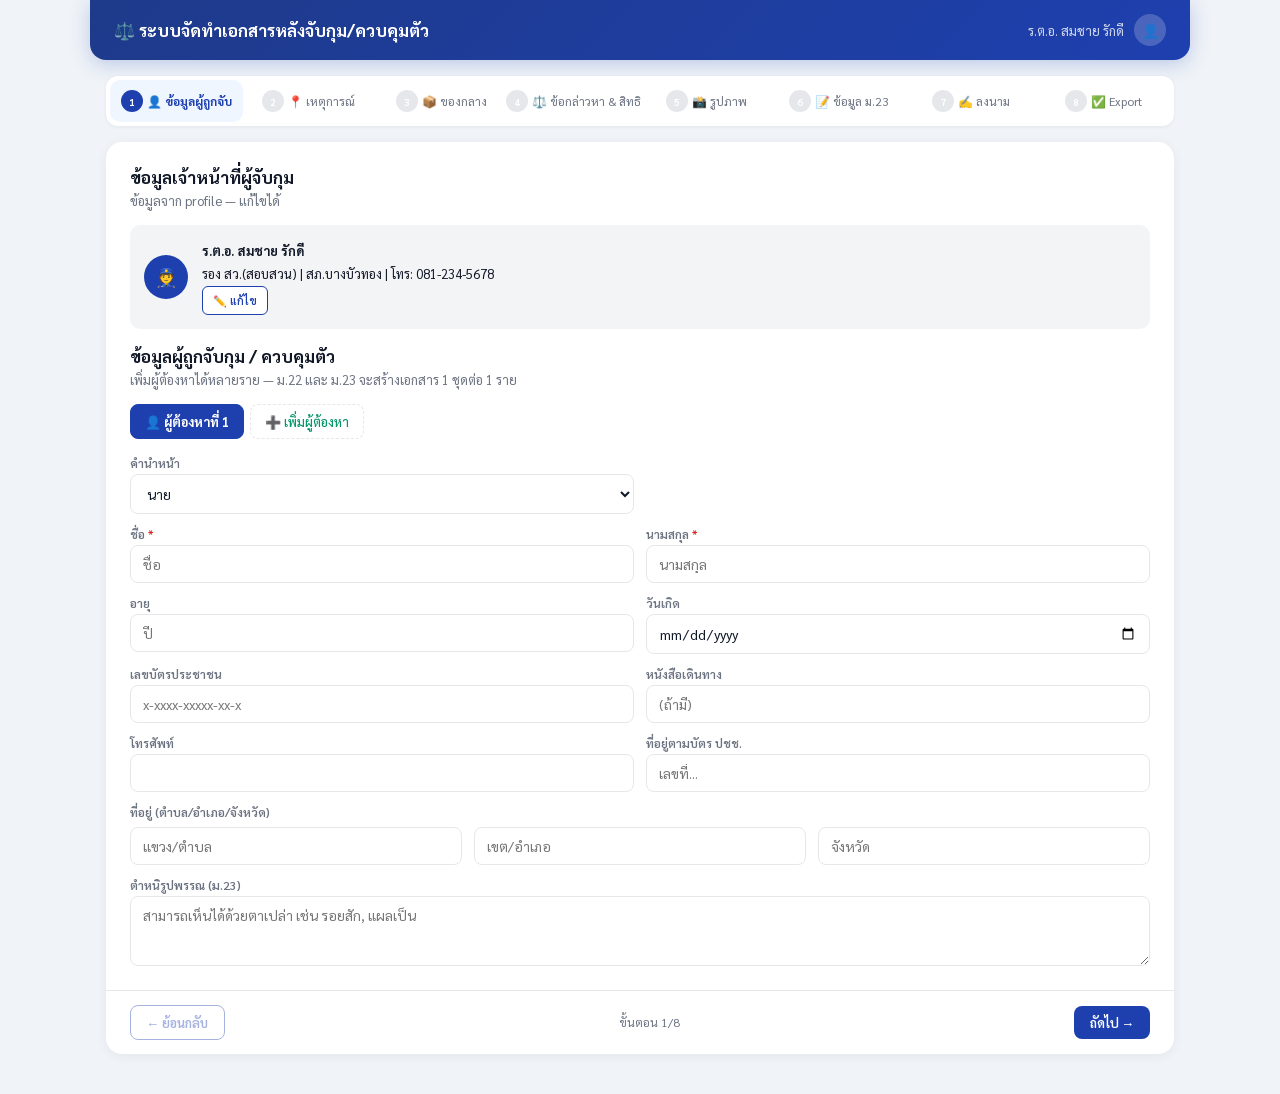
==== index.html @ 18e37b5a "Add files via upload" ====
<!DOCTYPE html>
<html lang="th">
<head>
<meta charset="UTF-8">
<meta name="viewport" content="width=device-width, initial-scale=1.0">
<title>ระบบจัดทำเอกสารหลังจับกุม/ควบคุมตัว v2</title>
<style>
@import url('https://fonts.googleapis.com/css2?family=Sarabun:wght@300;400;500;600;700;800&display=swap');
*{margin:0;padding:0;box-sizing:border-box}
:root{--pri:#1e40af;--pri2:#3b82f6;--pri-bg:#eff6ff;--acc:#059669;--acc-bg:#ecfdf5;--wrn:#d97706;--wrn-bg:#fffbeb;--dng:#dc2626;--dng-bg:#fef2f2;--g:#6b7280;--gl:#f3f4f6;--gb:#e5e7eb;--dk:#111827;--w:#fff}
body{font-family:'Sarabun',sans-serif;background:#f0f4f8;color:var(--dk);min-height:100vh}
.app{max-width:1100px;margin:0 auto;padding-bottom:40px}

/* Topbar */
.topbar{background:linear-gradient(135deg,#1e3a8a,#1e40af);padding:14px 24px;display:flex;justify-content:space-between;align-items:center;border-radius:0 0 16px 16px;box-shadow:0 4px 20px rgba(30,64,175,.25)}
.topbar h1{color:#fff;font-size:17px;font-weight:700}
.topbar .ui{display:flex;align-items:center;gap:10px;color:rgba(255,255,255,.8);font-size:13px}

/* Stepper */
.stepper{display:flex;background:var(--w);border-radius:12px;margin:16px;padding:4px;box-shadow:0 1px 4px rgba(0,0,0,.06);overflow-x:auto}
.sbtn{flex:1;padding:10px 4px;border:none;background:none;cursor:pointer;border-radius:10px;font-family:inherit;font-size:12px;color:var(--g);transition:.2s;display:flex;align-items:center;justify-content:center;gap:4px;white-space:nowrap;min-width:0}
.sbtn.active{background:var(--pri-bg);color:var(--pri);font-weight:700}
.sbtn.done{color:var(--acc)}
.sn{width:22px;height:22px;border-radius:50%;display:inline-flex;align-items:center;justify-content:center;font-size:10px;font-weight:700;background:var(--gb);color:var(--w);flex-shrink:0}
.sbtn.active .sn{background:var(--pri)}
.sbtn.done .sn{background:var(--acc)}

/* Content */
.ct{margin:0 16px;background:var(--w);border-radius:16px;box-shadow:0 2px 12px rgba(0,0,0,.06);overflow:hidden}
.ci{padding:24px}
.st{font-size:17px;font-weight:700;color:var(--dk);margin-bottom:4px}
.ss{font-size:13px;color:var(--g);margin-bottom:16px}

/* Form */
.fg{display:grid;gap:12px}
.fg.c2{grid-template-columns:1fr 1fr}
.fg.c3{grid-template-columns:1fr 1fr 1fr}
.fgroup{display:flex;flex-direction:column}
.fgroup.full{grid-column:1/-1}
.fl{font-size:12px;font-weight:600;color:var(--g);margin-bottom:3px}
.fl .req{color:var(--dng)}
input[type=text],input[type=date],input[type=time],input[type=tel],input[type=number],select,textarea{
  padding:9px 12px;border:1.5px solid var(--gb);border-radius:8px;font-family:inherit;font-size:14px;color:var(--dk);transition:.2s;background:var(--w);width:100%;outline:none}
input:focus,select:focus,textarea:focus{border-color:var(--pri);box-shadow:0 0 0 3px rgba(59,130,246,.1)}
textarea{resize:vertical;min-height:70px}

/* Buttons */
.btn{padding:8px 16px;border-radius:8px;font-family:inherit;font-size:13px;font-weight:600;border:none;cursor:pointer;transition:.15s;display:inline-flex;align-items:center;gap:5px}
.btn-p{background:var(--pri);color:var(--w)}.btn-p:hover{background:#1e3a8a}
.btn-o{background:var(--w);color:var(--pri);border:1.5px solid var(--pri)}.btn-o:hover{background:var(--pri-bg)}
.btn-a{background:var(--acc);color:var(--w)}.btn-a:hover{background:#047857}
.btn-d{background:var(--dng-bg);color:var(--dng);border:1px solid #fca5a5}.btn-d:hover{background:#fee2e2}
.btn-s{padding:6px 10px;font-size:11px;border-radius:6px}
.btn-l{padding:12px 32px;font-size:15px;border-radius:10px}

/* Bottom nav */
.bnav{padding:14px 24px;border-top:1px solid var(--gb);display:flex;justify-content:space-between;align-items:center}

/* Cards */
.card{border:1.5px solid var(--gb);border-radius:12px;padding:16px;background:var(--w);margin-bottom:12px}
.card-h{display:flex;justify-content:space-between;align-items:center;margin-bottom:10px}

/* Suspect tabs */
.suspect-tabs{display:flex;gap:6px;margin-bottom:16px;flex-wrap:wrap}
.suspect-tab{padding:8px 14px;border-radius:8px;border:1.5px solid var(--gb);background:var(--w);font-family:inherit;font-size:13px;cursor:pointer;transition:.15s;font-weight:500}
.suspect-tab.active{background:var(--pri);color:var(--w);border-color:var(--pri);font-weight:700}
.suspect-tab:hover:not(.active){background:var(--pri-bg)}
.suspect-tab.add{border-style:dashed;color:var(--acc)}

/* Info box */
.ib{padding:12px 16px;border-radius:10px;border-left:4px solid;font-size:13px;line-height:1.7;margin-bottom:14px}
.ib.bl{border-color:var(--pri);background:var(--pri-bg);color:var(--pri)}
.ib.gn{border-color:var(--acc);background:var(--acc-bg);color:var(--acc)}
.ib.yl{border-color:var(--wrn);background:var(--wrn-bg);color:#92400e}

/* Photo */
.pgrid{display:grid;grid-template-columns:1fr 1fr 1fr;gap:14px}
.pbox{border:2.5px dashed var(--gb);border-radius:12px;padding:20px 14px;text-align:center;min-height:180px;display:flex;flex-direction:column;align-items:center;justify-content:center;background:var(--gl);cursor:pointer;transition:.15s}
.pbox:hover{border-color:var(--pri2);background:var(--pri-bg)}
.pbox.has{border-style:solid;border-color:var(--acc);background:var(--w)}
.pbox img{max-width:100%;max-height:120px;border-radius:6px;object-fit:cover;margin-bottom:6px}

/* Rights list */
.rights-list{counter-reset:rights;padding-left:0;list-style:none}
.rights-list li{counter-increment:rights;padding:6px 8px;font-size:13px;line-height:1.6;border-bottom:1px solid var(--gl);display:flex;gap:8px}
.rights-list li::before{content:"(" counter(rights, thai) ")";font-weight:700;color:var(--pri);flex-shrink:0;min-width:24px}

/* Evidence list */
.ev-row{display:grid;grid-template-columns:30px 1fr 120px 60px 40px;gap:8px;align-items:center;margin-bottom:6px;font-size:13px}
.ev-row input{padding:7px 10px;font-size:13px}

/* Preview */
.preview{font-size:13px;line-height:1.8;padding:20px;border:1px solid var(--gb);border-radius:10px;background:var(--w);max-height:500px;overflow-y:auto}
.preview h3{text-align:center;margin-bottom:8px;font-size:15px}
.preview hr{border:none;border-top:1px solid var(--gb);margin:10px 0}
.preview .r{display:flex;gap:6px;margin-bottom:2px}
.preview .rl{color:var(--g);min-width:130px;flex-shrink:0}

/* Badge */
.badge{display:inline-block;padding:2px 10px;border-radius:12px;font-size:11px;font-weight:600}
.badge-g{background:var(--acc-bg);color:var(--acc)}

/* Preview grid */
.pvgrid{display:grid;grid-template-columns:1fr 1fr 1fr;gap:14px}
.pvcard{border:2px solid var(--gb);border-radius:12px;overflow:hidden}
.pvcard-h{padding:12px 14px;display:flex;justify-content:space-between;align-items:center}
.pvcard-b{padding:0 14px 14px}
.pvfield{font-size:12px;margin-bottom:4px;display:flex;gap:4px}
.pvfield .k{color:var(--g);min-width:70px}
.pvfield .v{color:var(--dk);font-weight:500}

/* Sig */
.sig-area{border:2px solid var(--gb);border-radius:12px;background:var(--gl);height:120px;display:flex;align-items:center;justify-content:center;cursor:crosshair;position:relative;overflow:hidden}
.sig-area canvas{position:absolute;top:0;left:0}

/* Export */
.export-sec{text-align:center;margin-top:20px;padding:20px;background:var(--acc-bg);border-radius:12px}

/* Profile */
.prof{display:flex;gap:14px;padding:14px;background:var(--gl);border-radius:10px;margin-bottom:14px;align-items:center}
.prof-av{width:44px;height:44px;border-radius:50%;background:var(--pri);color:var(--w);display:flex;align-items:center;justify-content:center;font-size:18px;flex-shrink:0}

/* Modal */
.modal-ov{position:fixed;top:0;left:0;right:0;bottom:0;background:rgba(0,0,0,.5);display:flex;align-items:center;justify-content:center;z-index:1000}
.modal{background:var(--w);border-radius:16px;padding:24px;max-width:700px;width:93%;max-height:88vh;overflow-y:auto;box-shadow:0 20px 60px rgba(0,0,0,.2)}

/* Responsive */
@media(max-width:768px){.fg.c2,.fg.c3,.pgrid,.pvgrid{grid-template-columns:1fr}.ev-row{grid-template-columns:24px 1fr 80px 50px 30px}}
</style>
</head>
<body>
<div class="app" id="app"></div>
<script>
// ========== STATE ==========
function newSuspect(n) {
  return {
    id: Date.now() + Math.random(),
    title: 'นาย', firstName: '', lastName: '', age: '', dob: '',
    idCard: '', passport: '', phone: '', address: '', addressId: '',
    subDistrict: '', district: '', province: '',
    appearance: '', photo: null, photoName: '',
    // per-suspect for arrest record
    statement: 'confess', // confess | deny
    statementDetail: '',
    // per-suspect for sec23
    s23_orderType: 'caught_in_act',
    s23_warrantNo: '', s23_courtName: '', s23_orderDetail: '', s23_otherDetail: '',
    s23_orderOfficerName: '', s23_orderOfficerPosition: '',
    s23_conditionBefore: '', s23_conditionAfter: '',
    s23_releaseDate: '', s23_releaseTime: '', s23_releasePlace: '',
    s23_receiverName: '', s23_receiverPhone: '',
    s23_forceReason: '', s23_additionalNotes: '',
  };
}

const S = {
  step: 0,
  activeSuspect: 0,
  showModal: null,
  modalSuspectIdx: 0,
  officer: { rank:'ร.ต.อ.', firstName:'สมชาย', lastName:'รักดี', position:'รอง สว.(สอบสวน)', unit:'สภ.บางบัวทอง', phone:'081-234-5678' },
  // Team - 3 sections, each can have multiple officers
  commanders: [{ rankName:'' }],    // ภายใต้การอำนวยการของ
  leaders: [{ rankName:'' }],        // นำโดย
  jointUnits: [{ unitName:'', officers:[{ rankName:'' }] }], // หน่วยงานร่วมจับกุม
  suspects: [newSuspect(1)],
  incident: {
    recordPlace: '', recordDate: '', recordTime: '',
    arrestDate: '', arrestTime: '',
    location: '', houseNo: '', road: '', subDistrict: '', district: '', province: '',
    narrative: '',
    accusation: '', // โดยกล่าวหาว่า
    charges: '', // ข้อหา
  },
  evidence: [{ name:'', qty:'', unit:'ชิ้น' }],
  evidenceLocation: '', // ตำแหน่งที่พบของกลาง
  // Shared
  detentionPlace: '', detentionDistrict: '', detentionProvince: '',
  // Photos
  scenePhoto: null, scenePhotoName: '',
  evidencePhoto: null, evidencePhotoName: '',
  // Anung (อนึ่ง) - standard text, editable
  anungText: 'ในการจับครั้งนี้ เจ้าหน้าที่ตำรวจทุกนาย ได้ปฏิบัติตามอำนาจหน้าที่ มิได้ทำหรือจัดให้ทำการใดๆ ซึ่งเป็นการให้คำมั่น สัญญา ขู่เข็ญ หลอกลวง ทรมาน ใช้กำลังบังคับ หรือทำให้ผู้ใดได้รับอันตรายแก่กายหรือจิตใจ แต่อย่างใด มิได้ทำให้ทรัพย์สินของผู้ใดเสียหาย สูญหาย เสื่อมค่าหรือไร้ค่า และมิได้เบียดบังเอาทรัพย์สินของผู้ใด ไปเป็นประโยชน์ส่วนตนหรือบุคคลอื่น หรือกระทำการโดยมีชอบประการใดๆ เจ้าหน้าที่ผู้จับได้จัดทำบันทึกการจับขึ้น แล้วได้มอบสำเนาบันทึกการจับให้ผู้ถูกจับไว้ จำนวน ๑ ฉบับแล้ว',
  signatures: {}, // key: 'officer', 'leader_0', 'joint_0_1', 'suspect_0', etc.
  sigActiveKey: 'officer', // which signature pad is active
  sigMode: 'electronic', // 'electronic' = เซ็นบนจอ, 'blank' = เว้นช่องว่างไว้ลงนามบนกระดาษ
};

const RIGHTS = [
  'มีสิทธิ์แจ้งหรือขอให้เจ้าพนักงานให้ญาติหรือผู้ซึ่งตนไว้วางใจทราบถึงการจับกุมและสถานที่ที่ถูกควบคุมในโอกาสแรกที่สามารถดำเนินการได้โดยสะดวก',
  'มีสิทธิ์ที่จะพบและปรึกษาทนายความ หรือผู้ซึ่งจะเป็นทนายความเป็นการเฉพาะตัว',
  'มีสิทธิ์ให้ทนายความหรือผู้ที่ตนไว้วางใจเข้าฟังการสอบปากคำตนได้ในชั้นสอบสวน',
  'มีสิทธิ์ได้รับการเยี่ยมหรือติดต่อกับญาติได้ตามสมควร',
  'มีสิทธิ์ได้รับการรักษาพยาบาลโดยเร็วเมื่อเกิดการเจ็บป่วย',
  'มีสิทธิ์ที่จะให้การหรือไม่ให้การก็ได้ และถ้อยคำของผู้ถูกจับนั้น อาจใช้เป็นพยานหลักฐานในการพิจารณาคดีได้',
];

const STEPS = [
  { l:'ข้อมูลผู้ถูกจับ', i:'👤' },
  { l:'เหตุการณ์', i:'📍' },
  { l:'ของกลาง', i:'📦' },
  { l:'ข้อกล่าวหา & สิทธิ', i:'⚖️' },
  { l:'รูปภาพ', i:'📸' },
  { l:'ข้อมูล ม.23', i:'📝' },
  { l:'ลงนาม', i:'✍️' },
  { l:'Export', i:'✅' },
];

// ========== RENDER ==========
function R() {
  document.getElementById('app').innerHTML = `
    ${rTopbar()}${rStepper()}
    <div class="ct"><div class="ci">${rStep()}</div>${rNav()}</div>
    ${S.showModal ? rModal() : ''}
  `;
  bindInputs();
  if (S.step === 6) initSig();
}

function rTopbar() {
  const o = S.officer;
  return `<div class="topbar"><h1>⚖️ ระบบจัดทำเอกสารหลังจับกุม/ควบคุมตัว</h1><div class="ui"><span>${o.rank} ${o.firstName} ${o.lastName}</span><div style="width:32px;height:32px;border-radius:50%;background:rgba(255,255,255,.2);display:flex;align-items:center;justify-content:center;font-size:14px">👤</div></div></div>`;
}

function rStepper() {
  return `<div class="stepper">${STEPS.map((s,i) => `<button class="sbtn ${i===S.step?'active':''} ${i<S.step?'done':''}" onclick="go(${i})"><span class="sn">${i<S.step?'✓':i+1}</span><span>${s.i} ${s.l}</span></button>`).join('')}</div>`;
}

function rNav() {
  return `<div class="bnav"><button class="btn btn-o" onclick="prev()" ${S.step===0?'disabled style="opacity:.4;pointer-events:none"':''}>← ย้อนกลับ</button><span style="font-size:12px;color:var(--g)">ขั้นตอน ${S.step+1}/${STEPS.length}</span><button class="btn btn-p" onclick="next()">${S.step===STEPS.length-1?'✅ เสร็จสิ้น':'ถัดไป →'}</button></div>`;
}

// ===== SUSPECT TABS =====
function rSuspectTabs() {
  return `<div class="suspect-tabs">${S.suspects.map((s,i) => `<button class="suspect-tab ${i===S.activeSuspect?'active':''}" onclick="S.activeSuspect=${i};R()">👤 ผู้ต้องหาที่ ${i+1}${s.firstName?' — '+s.firstName:''}</button>`).join('')}<button class="suspect-tab add" onclick="addSuspect()">➕ เพิ่มผู้ต้องหา</button></div>`;
}

// ========== STEP 0: SUSPECTS ==========
function rStep() {
  switch(S.step) {
    case 0: return rStep0();
    case 1: return rStep1();
    case 2: return rStep2();
    case 3: return rStep3();
    case 4: return rStep4();
    case 5: return rStep5();
    case 6: return rStep6();
    case 7: return rStep7();
  }
}

function rStep0() {
  const sus = S.suspects[S.activeSuspect];
  if (!sus) { S.activeSuspect = 0; return rStep0(); }
  return `
    <div class="st">ข้อมูลเจ้าหน้าที่ผู้จับกุม</div>
    <div class="ss">ข้อมูลจาก profile — แก้ไขได้</div>
    <div class="prof">
      <div class="prof-av">👮</div>
      <div style="flex:1;font-size:13px;line-height:1.8">
        <strong>${S.officer.rank} ${S.officer.firstName} ${S.officer.lastName}</strong><br>
        ${S.officer.position} | ${S.officer.unit} | โทร: ${S.officer.phone}
        <br><button class="btn btn-s btn-o" onclick="editOfficer()">✏️ แก้ไข</button>
      </div>
    </div>

    <div class="st" style="margin-top:16px">ข้อมูลผู้ถูกจับกุม / ควบคุมตัว</div>
    <div class="ss">เพิ่มผู้ต้องหาได้หลายราย — ม.22 และ ม.23 จะสร้างเอกสาร 1 ชุดต่อ 1 ราย</div>
    ${rSuspectTabs()}

    ${S.suspects.length > 1 ? `<div style="text-align:right;margin-bottom:8px"><button class="btn btn-s btn-d" onclick="removeSuspect(${S.activeSuspect})">🗑 ลบผู้ต้องหาที่ ${S.activeSuspect+1}</button></div>` : ''}

    <div class="fg c2">
      <div class="fgroup">
        <label class="fl">คำนำหน้า</label>
        <select data-f="suspects.${S.activeSuspect}.title" style="padding:9px 12px">
          ${['นาย','นาง','นางสาว','ด.ช.','ด.ญ.','อื่นๆ'].map(t => `<option ${sus.title===t?'selected':''}>${t}</option>`).join('')}
        </select>
      </div>
      <div></div>
      <div class="fgroup"><label class="fl">ชื่อ <span class="req">*</span></label><input type="text" data-f="suspects.${S.activeSuspect}.firstName" value="${esc(sus.firstName)}" placeholder="ชื่อ"></div>
      <div class="fgroup"><label class="fl">นามสกุล <span class="req">*</span></label><input type="text" data-f="suspects.${S.activeSuspect}.lastName" value="${esc(sus.lastName)}" placeholder="นามสกุล"></div>
      <div class="fgroup"><label class="fl">อายุ</label><input type="number" data-f="suspects.${S.activeSuspect}.age" value="${sus.age}" placeholder="ปี"></div>
      <div class="fgroup"><label class="fl">วันเกิด</label><input type="date" data-f="suspects.${S.activeSuspect}.dob" value="${sus.dob}"></div>
      <div class="fgroup"><label class="fl">เลขบัตรประชาชน</label><input type="text" data-f="suspects.${S.activeSuspect}.idCard" value="${esc(sus.idCard)}" placeholder="x-xxxx-xxxxx-xx-x"></div>
      <div class="fgroup"><label class="fl">หนังสือเดินทาง</label><input type="text" data-f="suspects.${S.activeSuspect}.passport" value="${esc(sus.passport)}" placeholder="(ถ้ามี)"></div>
      <div class="fgroup"><label class="fl">โทรศัพท์</label><input type="tel" data-f="suspects.${S.activeSuspect}.phone" value="${esc(sus.phone)}"></div>
      <div class="fgroup"><label class="fl">ที่อยู่ตามบัตร ปชช.</label><input type="text" data-f="suspects.${S.activeSuspect}.addressId" value="${esc(sus.addressId)}" placeholder="เลขที่..."></div>
      <div class="fgroup full"><label class="fl">ที่อยู่ (ตำบล/อำเภอ/จังหวัด)</label>
        <div class="fg c3" style="margin-top:4px">
          <input type="text" data-f="suspects.${S.activeSuspect}.subDistrict" value="${esc(sus.subDistrict)}" placeholder="แขวง/ตำบล">
          <input type="text" data-f="suspects.${S.activeSuspect}.district" value="${esc(sus.district)}" placeholder="เขต/อำเภอ">
          <input type="text" data-f="suspects.${S.activeSuspect}.province" value="${esc(sus.province)}" placeholder="จังหวัด">
        </div>
      </div>
      <div class="fgroup full"><label class="fl">ตำหนิรูปพรรณ (ม.23)</label><textarea data-f="suspects.${S.activeSuspect}.appearance" rows="2" placeholder="สามารถเห็นได้ด้วยตาเปล่า เช่น รอยสัก, แผลเป็น">${esc(sus.appearance)}</textarea></div>
    </div>
  `;
}

// ===== STEP 1: INCIDENT =====
function rStep1() {
  const inc = S.incident;
  const today = new Date().toISOString().split('T')[0];
  const now = new Date().toTimeString().slice(0,5);
  return `
    <div class="st">ข้อมูลเหตุการณ์</div>
    <div class="ss">วัน เวลา สถานที่จับกุม — ใช้ร่วมในทุกเอกสาร</div>
    <div class="fg c3">
      <div class="fgroup"><label class="fl">วัน/เดือน/ปี ที่บันทึก</label><input type="date" data-f="incident.recordDate" value="${inc.recordDate||today}"></div>
      <div class="fgroup"><label class="fl">เวลาบันทึก</label><input type="time" data-f="incident.recordTime" value="${inc.recordTime||now}"></div>
      <div class="fgroup"><label class="fl">สถานที่ทำการบันทึก</label><input type="text" data-f="incident.recordPlace" value="${esc(inc.recordPlace)}" placeholder="เช่น ที่ทำการ สภ.บางบัวทอง"></div>
    </div>
    <div class="fg c2" style="margin-top:10px">
      <div class="fgroup"><label class="fl">วัน/เดือน/ปี ที่จับกุม <span class="req">*</span></label><input type="date" data-f="incident.arrestDate" value="${inc.arrestDate||today}"></div>
      <div class="fgroup"><label class="fl">เวลาจับกุม <span class="req">*</span></label><input type="time" data-f="incident.arrestTime" value="${inc.arrestTime||now}"></div>
    </div>

    <div class="st" style="margin-top:16px">สถานที่ที่จับกุม</div>
    <div class="fg c2" style="margin-top:6px">
      <div class="fgroup full"><label class="fl">สถานที่จับกุม <span class="req">*</span></label><input type="text" data-f="incident.location" value="${esc(inc.location)}" placeholder="บ้านเลขที่ / สถานที่"></div>
      <div class="fgroup"><label class="fl">ถนน</label><input type="text" data-f="incident.road" value="${esc(inc.road)}" placeholder="ถนน"></div>
      <div class="fgroup"><label class="fl">แขวง/ตำบล</label><input type="text" data-f="incident.subDistrict" value="${esc(inc.subDistrict)}"></div>
      <div class="fgroup"><label class="fl">เขต/อำเภอ</label><input type="text" data-f="incident.district" value="${esc(inc.district)}"></div>
      <div class="fgroup"><label class="fl">จังหวัด</label><input type="text" data-f="incident.province" value="${esc(inc.province)}"></div>
    </div>

    <div class="st" style="margin-top:16px">เจ้าหน้าที่ชุดจับกุม</div>
    <div class="ss">แบ่ง 3 ส่วน — เพิ่มรายชื่อได้หลายนายในแต่ละส่วน</div>

    <!-- 1. ภายใต้การอำนวยการของ -->
    <div class="card" style="border-left:4px solid var(--pri)">
      <div class="card-h">
        <strong style="color:var(--pri);font-size:14px">① ภายใต้การอำนวยการของ</strong>
        <button class="btn btn-s btn-o" onclick="S.commanders.push({rankName:''});R()">➕ เพิ่ม</button>
      </div>
      ${S.commanders.map((c,i) => `
        <div style="display:flex;gap:8px;align-items:center;margin-bottom:6px">
          <span style="font-size:12px;color:var(--g);min-width:20px">${i+1}.</span>
          <input type="text" data-f="commanders.${i}.rankName" value="${esc(c.rankName)}" placeholder="ยศ ชื่อ นามสกุล ตำแหน่ง" style="flex:1">
          ${S.commanders.length>1?`<button class="btn btn-s btn-d" onclick="S.commanders.splice(${i},1);R()">✕</button>`:''}
        </div>
      `).join('')}
    </div>

    <!-- 2. นำโดย -->
    <div class="card" style="border-left:4px solid var(--acc)">
      <div class="card-h">
        <strong style="color:var(--acc);font-size:14px">② นำโดย</strong>
        <button class="btn btn-s btn-o" onclick="S.leaders.push({rankName:''});R()">➕ เพิ่ม</button>
      </div>
      ${S.leaders.map((l,i) => `
        <div style="display:flex;gap:8px;align-items:center;margin-bottom:6px">
          <span style="font-size:12px;color:var(--g);min-width:20px">${i+1}.</span>
          <input type="text" data-f="leaders.${i}.rankName" value="${esc(l.rankName)}" placeholder="ยศ ชื่อ นามสกุล" style="flex:1">
          ${S.leaders.length>1?`<button class="btn btn-s btn-d" onclick="S.leaders.splice(${i},1);R()">✕</button>`:''}
        </div>
      `).join('')}
    </div>

    <!-- 3. หน่วยงานร่วมจับกุม -->
    <div class="card" style="border-left:4px solid var(--wrn)">
      <div class="card-h">
        <strong style="color:#92400e;font-size:14px">③ หน่วยงานร่วมจับกุม</strong>
        <button class="btn btn-s btn-o" onclick="S.jointUnits.push({unitName:'',officers:[{rankName:''}]});R()">➕ เพิ่มหน่วยงาน</button>
      </div>
      ${S.jointUnits.map((u,ui) => `
        <div style="border:1.5px solid var(--gb);border-radius:10px;padding:12px;margin-bottom:10px;background:var(--gl)">
          <div style="display:flex;gap:8px;align-items:center;margin-bottom:8px">
            <span style="font-size:14px">🏢</span>
            <input type="text" data-f="jointUnits.${ui}.unitName" value="${esc(u.unitName)}" placeholder="ชื่อหน่วยงาน เช่น ชุด สส.สภ.เมืองนนท์, กก.สส.บช.ภ.1" style="flex:1;font-weight:600">
            ${S.jointUnits.length>1?`<button class="btn btn-s btn-d" onclick="S.jointUnits.splice(${ui},1);R()">🗑 ลบหน่วย</button>`:''}
          </div>
          <div style="padding-left:24px">
            <div style="font-size:11px;color:var(--g);font-weight:600;margin-bottom:4px">รายชื่อเจ้าหน้าที่ในหน่วยงาน:</div>
            ${u.officers.map((of,oi) => `
              <div style="display:flex;gap:6px;align-items:center;margin-bottom:4px">
                <span style="font-size:11px;color:var(--g);min-width:18px">${oi+1}.</span>
                <input type="text" data-f="jointUnits.${ui}.officers.${oi}.rankName" value="${esc(of.rankName)}" placeholder="ยศ ชื่อ นามสกุล" style="flex:1;font-size:13px;padding:7px 10px">
                ${u.officers.length>1?`<button class="btn btn-s btn-d" onclick="S.jointUnits[${ui}].officers.splice(${oi},1);R()" style="padding:4px 8px">✕</button>`:''}
              </div>
            `).join('')}
            <button class="btn btn-s btn-o" onclick="S.jointUnits[${ui}].officers.push({rankName:''});R()" style="margin-top:4px;font-size:11px">➕ เพิ่มเจ้าหน้าที่</button>
          </div>
        </div>
      `).join('')}
    </div>

    <div class="st" style="margin-top:16px">สถานที่ควบคุมตัว</div>
    <div class="fg c3" style="margin-top:6px">
      <div class="fgroup"><label class="fl">สถานที่ (สน./สภ./กก.)</label><input type="text" data-f="detentionPlace" value="${esc(S.detentionPlace)}" placeholder="สภ.บางบัวทอง"></div>
      <div class="fgroup"><label class="fl">อำเภอ/เขต</label><input type="text" data-f="detentionDistrict" value="${esc(S.detentionDistrict)}"></div>
      <div class="fgroup"><label class="fl">จังหวัด</label><input type="text" data-f="detentionProvince" value="${esc(S.detentionProvince)}"></div>
    </div>
  `;
}

// ===== STEP 2: EVIDENCE =====
function rStep2() {
  return `
    <div class="st">ของกลาง</div>
    <div class="ss">รายการสิ่งของที่ตรวจยึดได้</div>
    <div class="ev-row" style="font-weight:600;font-size:12px;color:var(--g)">
      <span>#</span><span>รายการ</span><span>จำนวน</span><span>หน่วย</span><span></span>
    </div>
    ${S.evidence.map((e,i) => `
      <div class="ev-row">
        <span style="font-weight:600;color:var(--g)">${i+1}.</span>
        <input type="text" data-f="evidence.${i}.name" value="${esc(e.name)}" placeholder="รายละเอียดของกลาง">
        <input type="text" data-f="evidence.${i}.qty" value="${esc(e.qty)}" placeholder="จำนวน">
        <input type="text" data-f="evidence.${i}.unit" value="${esc(e.unit)}" placeholder="หน่วย">
        <button class="btn btn-s btn-d" onclick="removeEvidence(${i})" ${S.evidence.length<=1?'disabled style="opacity:.3"':''}>✕</button>
      </div>
    `).join('')}
    <button class="btn btn-s btn-o" onclick="addEvidence()" style="margin-top:8px">➕ เพิ่มรายการ</button>

    <div class="fgroup" style="margin-top:14px">
      <label class="fl">ตำแหน่งที่พบของกลาง</label>
      <input type="text" data-f="evidenceLocation" value="${esc(S.evidenceLocation)}" placeholder="เช่น พบอยู่ในกระเป๋ากางเกงด้านขวาของผู้ต้องหา">
    </div>

    <div class="fgroup" style="margin-top:10px">
      <label class="fl">รวม</label>
      <div style="font-size:14px;font-weight:600;color:var(--dk)">${S.evidence.filter(e=>e.name).length} รายการ จำนวน ${S.evidence.reduce((a,e)=>a+(parseInt(e.qty)||0),0)} ชิ้น</div>
    </div>
  `;
}

// ===== STEP 3: CHARGES & RIGHTS =====
function rStep3() {
  const inc = S.incident;
  return `
    <div class="st">ข้อกล่าวหา</div>
    <div class="ss">ส่วน "โดยกล่าวหาว่า..." และพฤติการณ์</div>

    <div class="fgroup">
      <label class="fl">โดยกล่าวหาว่า <span class="req">*</span></label>
      <textarea data-f="incident.accusation" rows="3" placeholder='เช่น "มียาเสพติดให้โทษประเภท ๑ (เมทแอมเฟตามีน) ไว้ในครอบครองเพื่อจำหน่าย"'>${esc(inc.accusation)}</textarea>
    </div>
    <div class="fgroup" style="margin-top:10px">
      <label class="fl">พฤติการณ์กล่าวคือ <span class="req">*</span></label>
      <textarea data-f="incident.narrative" rows="5" placeholder="ก่อนเกิดเหตุ เจ้าหน้าที่ตำรวจ สังกัด...ได้รับคำสั่งจากผู้บังคับบัญชาให้ทำการสืบสวนจับกุม... เจ้าหน้าที่ตำรวจได้ทำการสืบสวน ต่อมาตามวันเวลาที่เกิดเหตุ...">${esc(inc.narrative)}</textarea>
    </div>

    <div class="st" style="margin-top:20px">📜 การแจ้งสิทธิของผู้ถูกจับ</div>
    <div class="ib bl">ข้อความมาตรฐานตาม ป.วิอาญา มาตรา ๗/๑ — ระบบจะใส่ให้อัตโนมัติในทุกเอกสาร</div>
    <div class="card">
      <div style="font-size:13px;line-height:1.7;margin-bottom:8px">
        และได้แจ้งสิทธิ์ของผู้ต้องหา ตาม ป.วิอาญา มาตรา ๗/๑ ให้ผู้ต้องทราบ ณ สถานที่ตรวจค้น/จับกุม ดังนี้
      </div>
      <ol class="rights-list">
        ${RIGHTS.map(r => `<li><span>${r}</span></li>`).join('')}
      </ol>
    </div>

    <div class="st" style="margin-top:20px">การให้การของผู้ต้องหา (แต่ละราย)</div>
    <div class="ss">ม.22 + ม.23 สร้างเอกสารแยกรายบุคคล</div>
    ${rSuspectTabs()}
    ${(() => {
      const sus = S.suspects[S.activeSuspect];
      if (!sus) return '';
      const fn = sus.firstName||'ผู้ต้องหาที่ '+(S.activeSuspect+1);
      return `
        <div class="card" style="border-left:4px solid var(--pri)">
          <div style="font-weight:700;margin-bottom:8px;color:var(--dk)">👤 ${sus.title}${fn} ${sus.lastName}</div>
          <div style="font-size:13px;line-height:1.7;margin-bottom:10px;color:var(--g)">
            ขณะจับกุม ${sus.title} ${fn} ${sus.lastName} ผู้ถูกจับ ได้รับทราบข้อกล่าวหา และสิทธิ์ของผู้ถูกจับโดยเข้าใจดีตลอดแล้ว และให้การว่า...
          </div>
          <div style="display:flex;gap:12px;margin-bottom:10px">
            <label style="display:flex;align-items:center;gap:6px;cursor:pointer;padding:8px 14px;border-radius:8px;border:2px solid ${sus.statement==='confess'?'var(--acc)':'var(--gb)'};background:${sus.statement==='confess'?'var(--acc-bg)':'var(--w)'}">
              <input type="radio" name="stmt_${S.activeSuspect}" value="confess" ${sus.statement==='confess'?'checked':''} onchange="updS('suspects.${S.activeSuspect}.statement','confess');R()">
              <span style="font-weight:600;color:${sus.statement==='confess'?'var(--acc)':'var(--g)'}">✅ รับสารภาพ</span>
            </label>
            <label style="display:flex;align-items:center;gap:6px;cursor:pointer;padding:8px 14px;border-radius:8px;border:2px solid ${sus.statement==='deny'?'var(--dng)':'var(--gb)'};background:${sus.statement==='deny'?'var(--dng-bg)':'var(--w)'}">
              <input type="radio" name="stmt_${S.activeSuspect}" value="deny" ${sus.statement==='deny'?'checked':''} onchange="updS('suspects.${S.activeSuspect}.statement','deny');R()">
              <span style="font-weight:600;color:${sus.statement==='deny'?'var(--dng)':'var(--g)'}">❌ ปฏิเสธ</span>
            </label>
          </div>
          <div class="fgroup">
            <label class="fl">รายละเอียดคำให้การ (ถ้ามี)</label>
            <textarea data-f="suspects.${S.activeSuspect}.statementDetail" rows="2" placeholder="รายละเอียดเพิ่มเติม เช่น ปฏิเสธว่าไม่ได้เป็นเจ้าของ...">${esc(sus.statementDetail)}</textarea>
          </div>
        </div>
      `;
    })()}

    <div class="st" style="margin-top:20px">อนึ่ง ในการจับครั้งนี้...</div>
    <div class="ib yl">⚠️ ข้อความมาตรฐาน — แก้ไขได้หากจำเป็น</div>
    <div class="fgroup">
      <label class="fl">ข้อความท่อนท้าย "อนึ่ง"</label>
      <textarea data-f="anungText" rows="5" style="font-size:13px">${esc(S.anungText)}</textarea>
    </div>
  `;
}

// ===== STEP 4: PHOTOS =====
function rStep4() {
  return `
    <div class="st">อัปโหลด / ถ่ายรูปภาพ</div>
    <div class="ss">ภาพถ่ายผู้ต้องหาแต่ละราย + สถานที่ + ของกลาง</div>
    <div class="ib yl">⚠️ ม.23: ภาพถ่ายต้องเห็นเนื้อตัวร่างกายตามสภาพภายนอก โดยไม่ต้องถอดเสื้อผ้า</div>

    <div class="st" style="font-size:15px">ภาพถ่ายผู้ต้องหา (รายบุคคล)</div>
    <div class="pgrid" style="margin-bottom:20px">
      ${S.suspects.map((sus,i) => `
        <div class="pbox ${sus.photo?'has':''}" onclick="document.getElementById('pf-${i}').click()">
          ${sus.photo
            ? `<img src="${sus.photo}"><div style="font-size:12px;color:var(--acc);font-weight:600">✅ ${sus.title}${sus.firstName||'ผู้ต้องหา '+(i+1)}</div><button class="btn btn-s btn-d" onclick="event.stopPropagation();S.suspects[${i}].photo=null;R()">🗑</button>`
            : `<div style="font-size:36px">📸</div><div style="font-weight:600;font-size:13px">👤 ผู้ต้องหาที่ ${i+1}</div><div style="font-size:11px;color:var(--g)">${sus.title}${sus.firstName||'(ยังไม่ระบุชื่อ)'} ${sus.lastName}</div>
               <div style="display:flex;gap:6px;margin-top:8px">
                 <button class="btn btn-s btn-p" onclick="event.stopPropagation();capCam('pf-${i}')">📷 ถ่าย</button>
                 <button class="btn btn-s btn-o" onclick="event.stopPropagation();document.getElementById('pf-${i}').click()">📁 ไฟล์</button>
               </div>`
          }
          <input type="file" id="pf-${i}" accept="image/*" style="display:none" onchange="upPhoto(this,${i},'suspect')">
        </div>
      `).join('')}
    </div>

    <div class="st" style="font-size:15px">ภาพสถานที่ & ของกลาง</div>
    <div class="pgrid">
      <div class="pbox ${S.scenePhoto?'has':''}" onclick="document.getElementById('pf-scene').click()">
        ${S.scenePhoto
          ? `<img src="${S.scenePhoto}"><div style="font-size:12px;color:var(--acc)">✅ สถานที่จับกุม</div><button class="btn btn-s btn-d" onclick="event.stopPropagation();S.scenePhoto=null;R()">🗑</button>`
          : `<div style="font-size:36px">🏠</div><div style="font-weight:600;font-size:13px">สถานที่จับกุม</div><div style="display:flex;gap:6px;margin-top:8px"><button class="btn btn-s btn-p" onclick="event.stopPropagation();capCam('pf-scene')">📷</button><button class="btn btn-s btn-o" onclick="event.stopPropagation();document.getElementById('pf-scene').click()">📁</button></div>`
        }
        <input type="file" id="pf-scene" accept="image/*" style="display:none" onchange="upPhoto(this,-1,'scene')">
      </div>
      <div class="pbox ${S.evidencePhoto?'has':''}" onclick="document.getElementById('pf-ev').click()">
        ${S.evidencePhoto
          ? `<img src="${S.evidencePhoto}"><div style="font-size:12px;color:var(--acc)">✅ ของกลาง</div><button class="btn btn-s btn-d" onclick="event.stopPropagation();S.evidencePhoto=null;R()">🗑</button>`
          : `<div style="font-size:36px">📦</div><div style="font-weight:600;font-size:13px">ของกลาง</div><div style="display:flex;gap:6px;margin-top:8px"><button class="btn btn-s btn-p" onclick="event.stopPropagation();capCam('pf-ev')">📷</button><button class="btn btn-s btn-o" onclick="event.stopPropagation();document.getElementById('pf-ev').click()">📁</button></div>`
        }
        <input type="file" id="pf-ev" accept="image/*" style="display:none" onchange="upPhoto(this,-1,'evidence')">
      </div>
    </div>
  `;
}

// ===== STEP 5: SEC 23 =====
function rStep5() {
  const sus = S.suspects[S.activeSuspect];
  if (!sus) { S.activeSuspect=0; return rStep5(); }
  const fn = sus.firstName||'ผู้ต้องหาที่ '+(S.activeSuspect+1);
  const ai = S.activeSuspect;
  return `
    <div class="st">ข้อมูลเพิ่มเติม แบบ ม.23 (ปท.1)</div>
    <div class="ss">ข้อมูลแยกรายบุคคล — เอกสาร 1 ชุดต่อ 1 ราย</div>
    ${rSuspectTabs()}

    <div class="ib bl">📝 ข้อมูลสำหรับ <strong>${sus.title}${fn} ${sus.lastName}</strong></div>

    <div style="display:grid;grid-template-columns:1fr 1fr;gap:16px">
      <div>
        <div class="fl" style="font-size:14px;font-weight:700;color:var(--dk);margin-bottom:8px">③ คำสั่งควบคุมตัว</div>
        <div style="display:flex;flex-direction:column;gap:6px">
          ${[['caught_in_act','ความผิดซึ่งหน้า'],['warrant','ตามหมายจับ'],['order','ตามคำสั่ง'],['other','กรณีอื่นๆ']].map(([v,l]) => `
            <label style="display:flex;align-items:center;gap:8px;padding:6px 10px;border-radius:6px;cursor:pointer;${sus.s23_orderType===v?'background:var(--pri-bg)':''}">
              <input type="radio" name="ot_${ai}" value="${v}" ${sus.s23_orderType===v?'checked':''} onchange="updS('suspects.${ai}.s23_orderType','${v}');R()" style="accent-color:var(--pri)">
              <span style="font-size:13px">${l}</span>
            </label>
            ${v==='warrant'&&sus.s23_orderType==='warrant'?`<div style="padding-left:28px;display:grid;grid-template-columns:1fr 1fr;gap:6px"><input type="text" data-f="suspects.${ai}.s23_warrantNo" value="${esc(sus.s23_warrantNo)}" placeholder="เลขที่หมายจับ" style="font-size:13px"><input type="text" data-f="suspects.${ai}.s23_courtName" value="${esc(sus.s23_courtName)}" placeholder="ศาลผู้ออกหมาย" style="font-size:13px"></div>`:''}
            ${v==='order'&&sus.s23_orderType==='order'?`<div style="padding-left:28px"><input type="text" data-f="suspects.${ai}.s23_orderDetail" value="${esc(sus.s23_orderDetail)}" placeholder="รายละเอียดคำสั่ง" style="width:100%;font-size:13px"></div>`:''}
            ${v==='other'&&sus.s23_orderType==='other'?`<div style="padding-left:28px"><input type="text" data-f="suspects.${ai}.s23_otherDetail" value="${esc(sus.s23_otherDetail)}" placeholder="ระบุ" style="width:100%;font-size:13px"></div>`:''}
          `).join('')}
        </div>
      </div>
      <div>
        <div class="fl" style="font-size:14px;font-weight:700;color:var(--dk);margin-bottom:8px">④ เจ้าหน้าที่ผู้ออกคำสั่ง</div>
        <div class="fgroup" style="margin-bottom:8px"><label class="fl">ชื่อ-นามสกุล</label><input type="text" data-f="suspects.${ai}.s23_orderOfficerName" value="${esc(sus.s23_orderOfficerName)}"></div>
        <div class="fgroup"><label class="fl">ตำแหน่ง</label><input type="text" data-f="suspects.${ai}.s23_orderOfficerPosition" value="${esc(sus.s23_orderOfficerPosition)}"></div>
      </div>
    </div>

    <div class="st" style="margin-top:16px">⑥ สภาพร่างกายและจิตใจ</div>
    <div class="fg c2" style="margin-top:8px">
      <div class="fgroup"><label class="fl">ก่อนถูกควบคุมตัว</label><textarea data-f="suspects.${ai}.s23_conditionBefore" rows="2" placeholder="ร่างกายปกติ สภาพจิตใจปกติ ไม่มีบาดแผล">${esc(sus.s23_conditionBefore)}</textarea></div>
      <div class="fgroup"><label class="fl">ก่อนปล่อยตัว/ส่งมอบ</label><textarea data-f="suspects.${ai}.s23_conditionAfter" rows="2" placeholder="(กรอกเมื่อปล่อยตัว)">${esc(sus.s23_conditionAfter)}</textarea></div>
    </div>

    <div class="st" style="margin-top:16px">⑤ การปล่อยตัว (กรอกภายหลังได้)</div>
    <div class="fg c3" style="margin-top:8px">
      <div class="fgroup"><label class="fl">วันที่</label><input type="date" data-f="suspects.${ai}.s23_releaseDate" value="${sus.s23_releaseDate}"></div>
      <div class="fgroup"><label class="fl">เวลา</label><input type="time" data-f="suspects.${ai}.s23_releaseTime" value="${sus.s23_releaseTime}"></div>
      <div class="fgroup"><label class="fl">สถานที่</label><input type="text" data-f="suspects.${ai}.s23_releasePlace" value="${esc(sus.s23_releasePlace)}"></div>
      <div class="fgroup"><label class="fl">ผู้รับตัว</label><input type="text" data-f="suspects.${ai}.s23_receiverName" value="${esc(sus.s23_receiverName)}"></div>
      <div class="fgroup"><label class="fl">เบอร์ติดต่อ</label><input type="tel" data-f="suspects.${ai}.s23_receiverPhone" value="${esc(sus.s23_receiverPhone)}"></div>
    </div>

    <div class="fg" style="margin-top:12px">
      <div class="fgroup"><label class="fl">⑧ เหตุสุดวิสัยฯ (ถ้ามี)</label><textarea data-f="suspects.${ai}.s23_forceReason" rows="2">${esc(sus.s23_forceReason)}</textarea></div>
      <div class="fgroup"><label class="fl">⑨ บันทึกเพิ่มเติม</label><textarea data-f="suspects.${ai}.s23_additionalNotes" rows="2">${esc(sus.s23_additionalNotes)}</textarea></div>
    </div>
  `;
}

// ===== STEP 6: SIGNATURE =====
function buildSigList() {
  const o = S.officer;
  const oName = `${o.rank} ${o.firstName} ${o.lastName}`;
  const list = [];
  // 1. Officer (ผู้จับกุม/บันทึก) — ไม่รวมผู้อำนวยการ
  list.push({ key:'officer', label:'ผู้จับกุม/บันทึก/อ่าน', name:oName, group:'เจ้าหน้าที่ผู้จับกุม', icon:'👮' });
  // 2. Leaders (นำโดย)
  S.leaders.forEach((l,i) => {
    if(l.rankName) list.push({ key:`leader_${i}`, label:'ผู้นำจับกุม', name:l.rankName, group:'นำโดย', icon:'🎖️' });
  });
  // 3. Joint team
  S.jointUnits.forEach((u,ui) => {
    u.officers.forEach((of,oi) => {
      if(of.rankName) list.push({ key:`joint_${ui}_${oi}`, label:'ผู้ร่วมจับกุม', name:of.rankName, group:u.unitName||'หน่วยร่วม', icon:'🤝' });
    });
  });
  // 4. Suspects
  S.suspects.forEach((sus,i) => {
    const fn = `${sus.title}${sus.firstName||'ผู้ต้องหา '+(i+1)} ${sus.lastName}`;
    list.push({ key:`suspect_${i}`, label:'ผู้ต้องหา', name:fn, group:'ผู้ต้องหา', icon:'👤' });
  });
  return list;
}

function rStep6() {
  const sigList = buildSigList();
  const signed = sigList.filter(s => S.signatures[s.key]).length;
  const total = sigList.length;
  const isElec = S.sigMode === 'electronic';

  return `
    <div class="st">ลงลายมือชื่อ</div>
    <div class="ss">เจ้าหน้าที่ทุกนาย + ผู้ต้องหาทุกราย (ไม่รวมผู้อำนวยการ) — ทั้งหมด ${total} ราย</div>

    <!-- Mode toggle -->
    <div style="display:flex;gap:10px;margin-bottom:16px">
      <div onclick="S.sigMode='electronic';R()" style="flex:1;padding:14px;border-radius:12px;border:2.5px solid ${isElec?'var(--pri)':'var(--gb)'};background:${isElec?'var(--pri-bg)':'var(--w)'};cursor:pointer;text-align:center;transition:.15s">
        <div style="font-size:28px;margin-bottom:4px">✍️</div>
        <div style="font-weight:700;font-size:14px;color:${isElec?'var(--pri)':'var(--dk)'}">เซ็นอิเล็กทรอนิกส์</div>
        <div style="font-size:11px;color:var(--g)">เซ็นชื่อบนหน้าจอ ลงใน PDF โดยตรง</div>
      </div>
      <div onclick="S.sigMode='blank';R()" style="flex:1;padding:14px;border-radius:12px;border:2.5px solid ${!isElec?'var(--wrn)':'var(--gb)'};background:${!isElec?'var(--wrn-bg)':'var(--w)'};cursor:pointer;text-align:center;transition:.15s">
        <div style="font-size:28px;margin-bottom:4px">📄</div>
        <div style="font-weight:700;font-size:14px;color:${!isElec?'#92400e':'var(--dk)'}">เว้นช่องลายเซ็น</div>
        <div style="font-size:11px;color:var(--g)">สร้างช่องว่างใน PDF สำหรับเซ็นบนกระดาษ</div>
      </div>
    </div>

    ${isElec ? rSigElectronic(sigList, signed, total) : rSigBlank(sigList)}
  `;
}

function rSigElectronic(sigList, signed, total) {
  return `
    <!-- Progress -->
    <div style="display:flex;gap:6px;margin-bottom:10px;align-items:center">
      <div style="flex:1;height:8px;background:var(--gl);border-radius:4px;overflow:hidden">
        <div style="height:100%;width:${total?Math.round(signed/total*100):0}%;background:var(--acc);border-radius:4px;transition:.3s"></div>
      </div>
      <span style="font-size:12px;font-weight:700;color:${signed===total?'var(--acc)':'var(--wrn)'}">${signed}/${total} (${total?Math.round(signed/total*100):0}%)</span>
    </div>

    <!-- Signature list -->
    <div style="display:grid;grid-template-columns:1fr 1fr;gap:8px;margin-bottom:16px">
      ${sigList.map(s => `
        <div onclick="S.sigActiveKey='${s.key}';R()" style="display:flex;gap:10px;align-items:center;padding:10px 12px;border-radius:10px;border:2px solid ${S.sigActiveKey===s.key?'var(--pri)':S.signatures[s.key]?'var(--acc)':'var(--gb)'};background:${S.sigActiveKey===s.key?'var(--pri-bg)':S.signatures[s.key]?'var(--acc-bg)':'var(--w)'};cursor:pointer;transition:.15s">
          <span style="font-size:18px">${s.icon}</span>
          <div style="flex:1;min-width:0">
            <div style="font-size:12px;font-weight:700;color:${S.sigActiveKey===s.key?'var(--pri)':S.signatures[s.key]?'var(--acc)':'var(--dk)'};white-space:nowrap;overflow:hidden;text-overflow:ellipsis">${s.name}</div>
            <div style="font-size:10px;color:var(--g)">${s.label} — ${s.group}</div>
          </div>
          <span style="font-size:16px">${S.signatures[s.key]?'✅':'⬜'}</span>
        </div>
      `).join('')}
    </div>

    <!-- Active signature pad -->
    ${(() => {
      const active = sigList.find(s => s.key === S.sigActiveKey);
      if(!active) return '<div class="ib yl">เลือกรายชื่อด้านบนเพื่อลงลายเซ็น</div>';
      return `
        <div class="card" style="border-top:4px solid var(--pri)">
          <div style="text-align:center;margin-bottom:8px">
            <span style="font-size:22px">${active.icon}</span>
            <div style="font-weight:700;font-size:15px;color:var(--dk)">${active.name}</div>
            <div style="font-size:12px;color:var(--g)">${active.label} — ${active.group}</div>
          </div>
          <div class="sig-area" id="sig-c">
            <canvas id="sig-cv" width="480" height="120"></canvas>
            ${!S.signatures[S.sigActiveKey]?'<div style="color:var(--g);font-size:14px;pointer-events:none;position:relative;z-index:1">✍️ เซ็นชื่อที่นี่</div>':''}
          </div>
          <div style="text-align:center;margin-top:4px;font-size:12px;color:var(--g)">(${active.name})</div>
          <div style="text-align:center;margin-top:8px">
            <button class="btn btn-o btn-s" onclick="clearSig()">🗑 ล้างลายเซ็น</button>
          </div>
        </div>
      `;
    })()}

    ${signed===total&&total>0?'<div class="ib gn" style="margin-top:12px">✅ ลงลายมือชื่อครบทุกรายแล้ว — กดถัดไปเพื่อ Export เอกสาร</div>':''}
  `;
}

function rSigBlank(sigList) {
  // Group by type
  const officers = sigList.filter(s => !s.key.startsWith('suspect'));
  const suspects = sigList.filter(s => s.key.startsWith('suspect'));

  return `
    <div class="ib yl">📄 ระบบจะสร้าง <strong>ช่องลายเซ็นว่าง</strong> ใน PDF ตามจำนวนคนด้านล่าง — พิมพ์แล้วลงนามบนกระดาษ</div>

    <!-- Officers -->
    <div class="card" style="border-left:4px solid var(--pri)">
      <div style="font-weight:700;font-size:14px;color:var(--pri);margin-bottom:10px">👮 เจ้าหน้าที่ผู้จับกุม (${officers.length} ช่อง)</div>
      <div style="display:grid;grid-template-columns:repeat(auto-fill,minmax(200px,1fr));gap:10px">
        ${officers.map(s => `
          <div style="border:1.5px dashed var(--gb);border-radius:10px;padding:12px;text-align:center">
            <div style="height:50px;border-bottom:2px solid var(--dk);margin-bottom:6px;display:flex;align-items:flex-end;justify-content:center;color:var(--g);font-size:11px;font-style:italic">ลงชื่อ..................................</div>
            <div style="font-size:12px;font-weight:600;color:var(--dk);margin-top:4px">(${s.name})</div>
            <div style="font-size:10px;color:var(--g)">${s.label}</div>
          </div>
        `).join('')}
      </div>
    </div>

    <!-- Suspects -->
    <div class="card" style="border-left:4px solid var(--wrn)">
      <div style="font-weight:700;font-size:14px;color:#92400e;margin-bottom:10px">👤 ผู้ต้องหา (${suspects.length} ช่อง)</div>
      <div style="display:grid;grid-template-columns:repeat(auto-fill,minmax(200px,1fr));gap:10px">
        ${suspects.map(s => `
          <div style="border:1.5px dashed var(--gb);border-radius:10px;padding:12px;text-align:center">
            <div style="height:50px;border-bottom:2px solid var(--dk);margin-bottom:6px;display:flex;align-items:flex-end;justify-content:center;color:var(--g);font-size:11px;font-style:italic">ลงชื่อ..................................</div>
            <div style="font-size:12px;font-weight:600;color:var(--dk);margin-top:4px">(${s.name})</div>
            <div style="font-size:10px;color:var(--g)">${s.label}</div>
          </div>
        `).join('')}
      </div>
    </div>

    <div class="ib gn" style="margin-top:8px">✅ ช่องลายเซ็นทั้งหมด ${sigList.length} ช่อง จะถูกสร้างใน PDF — กดถัดไปเพื่อ Export</div>
  `;
}

// ===== STEP 7: EXPORT =====
function rStep7() {
  const o = S.officer;
  const oName = `${o.rank} ${o.firstName} ${o.lastName}`;
  const inc = S.incident;
  const n = S.suspects.length;

  return `
    <div class="st">ตรวจสอบ & Export เอกสาร</div>
    <div class="ss">ผู้ต้องหา ${n} ราย → บันทึกจับกุม 1 ฉบับ + ม.22 ${n} ฉบับ + ม.23 ${n} ฉบับ = <strong>รวม ${1+n*2} ฉบับ</strong></div>

    <div class="ib gn">✅ ระบบจะสร้าง ม.22 และ ม.23 แยก <strong>1 ชุดต่อ 1 ผู้ต้องหา</strong> โดยอัตโนมัติ</div>

    <!-- Arrest Record -->
    <div class="card" style="border-left:4px solid var(--pri)">
      <div class="card-h"><strong style="color:var(--pri)">📋 บันทึกจับกุม (1 ฉบับรวม)</strong><span class="badge badge-g">พร้อม</span></div>
      <div style="font-size:12px;color:var(--g);line-height:1.7">
        ผู้ต้องหา ${n} ราย: ${S.suspects.map(s=>`${s.title}${s.firstName} ${s.lastName}`).join(', ')}<br>
        ชุดจับกุม: อำนวยการ ${S.commanders.filter(c=>c.rankName).length} นาย | นำโดย ${S.leaders.filter(l=>l.rankName).length} นาย | หน่วยร่วม ${S.jointUnits.filter(u=>u.unitName).length} หน่วยงาน (${S.jointUnits.reduce((a,u)=>a+u.officers.filter(o=>o.rankName).length,0)} นาย)<br>
        ข้อกล่าวหา: ${inc.accusation||'—'}<br>
        สิทธิ์ผู้ต้องหา: ✅ แจ้งแล้ว 6 ข้อ | ให้การ: ${S.suspects.map((s,i)=>`ผู้ต้องหาที่${i+1} ${s.statement==='confess'?'✅รับสารภาพ':'❌ปฏิเสธ'}`).join(', ')}<br>
        อนึ่ง: ✅ มีข้อความ
      </div>
      <div style="display:flex;gap:8px;margin-top:10px">
        <button class="btn btn-s btn-o" onclick="showPv('arrest')">👁 Preview</button>
        <button class="btn btn-s btn-p" onclick="exportPDF('arrest')">📥 PDF</button>
      </div>
    </div>

    <!-- Per-suspect docs -->
    <div class="st" style="margin-top:16px;font-size:15px">เอกสารรายบุคคล (ม.22 + ม.23)</div>
    ${S.suspects.map((sus,i) => {
      const fn = `${sus.title}${sus.firstName||'ผู้ต้องหา '+(i+1)} ${sus.lastName}`;
      return `
        <div class="card" style="border-left:4px solid ${i%2===0?'var(--acc)':'var(--wrn)'}">
          <div class="card-h"><strong>👤 ผู้ต้องหาที่ ${i+1}: ${fn}</strong></div>
          <div style="display:grid;grid-template-columns:1fr 1fr;gap:12px">
            <div style="padding:10px;border:1px solid var(--gb);border-radius:8px">
              <div style="font-weight:700;font-size:13px;color:var(--acc);margin-bottom:4px">📑 แบบ ม.22</div>
              <div style="font-size:11px;color:var(--g);line-height:1.6">ภาพถ่าย: ${sus.photo?'✅':'❌'} | ควบคุม ณ: ${S.detentionPlace||'—'}</div>
              <div style="display:flex;gap:6px;margin-top:6px">
                <button class="btn btn-s btn-o" onclick="showPv('sec22',${i})">👁</button>
                <button class="btn btn-s btn-a" onclick="exportPDF('sec22',${i})">📥 PDF</button>
              </div>
            </div>
            <div style="padding:10px;border:1px solid var(--gb);border-radius:8px">
              <div style="font-weight:700;font-size:13px;color:var(--wrn);margin-bottom:4px">📝 แบบ ม.23 (ปท.1)</div>
              <div style="font-size:11px;color:var(--g);line-height:1.6">คำสั่ง: ${getOT(sus)} | สภาพ: ${sus.s23_conditionBefore?'✅':'❌'}</div>
              <div style="display:flex;gap:6px;margin-top:6px">
                <button class="btn btn-s btn-o" onclick="showPv('sec23',${i})">👁</button>
                <button class="btn btn-s btn-p" onclick="exportPDF('sec23',${i})" style="background:var(--wrn)">📥 PDF</button>
              </div>
            </div>
          </div>
        </div>
      `;
    }).join('')}

    <div class="export-sec">
      <div style="font-size:36px;margin-bottom:6px">📦</div>
      <div style="font-weight:700;font-size:16px;color:var(--acc)">ดาวน์โหลดเอกสารทั้งชุด</div>
      <div style="font-size:13px;color:var(--g);margin-bottom:14px">
        บันทึกจับกุม 1 ฉบับ + ม.22 ${n} ฉบับ + ม.23 ${n} ฉบับ = <strong>${1+n*2} ไฟล์</strong>
      </div>
      <button class="btn btn-a btn-l" onclick="exportAll()">📥 Export ทั้งหมด ${1+n*2} ฉบับ (ZIP)</button>
    </div>
  `;
}

// ===== MODAL PREVIEW =====
function rModal() {
  const t = S.showModal;
  const si = S.modalSuspectIdx;
  let title='', body='';
  const o = S.officer, inc = S.incident;
  const oName = `${o.rank} ${o.firstName} ${o.lastName}`;
  const ad = inc.arrestDate?thDate(inc.arrestDate):'..........';
  const at = inc.arrestTime||'..........';
  const loc = `${inc.location||'...'} ถ.${inc.road||'...'} แขวง/ต.${inc.subDistrict||'...'} เขต/อ.${inc.district||'...'} จ.${inc.province||'...'}`;
  const evList = S.evidence.filter(e=>e.name).map((e,i)=>`<div class="r"><span class="rl">${i+1}. ${e.name}</span> จำนวน ${e.qty||'...'} ${e.unit}</div>`).join('');

  if (t==='arrest') {
    title='บันทึกการจับกุม';
    body=`<div class="preview">
      <h3>บันทึกการจับกุม</h3>
      <div style="text-align:center;font-size:12px;color:var(--g)">สถานที่ทำการบันทึก: ${inc.recordPlace||o.unit}</div>
      <div class="r"><span class="rl">วันที่บันทึก:</span>${inc.recordDate?thDate(inc.recordDate):'...'} เวลา ${inc.recordTime||'...'} น.</div>
      <div class="r"><span class="rl">วันที่จับกุม:</span>${ad} เวลา ${at} น.</div>
      <div class="r"><span class="rl">สถานที่จับกุม:</span>${loc}</div>
      <div><strong>ภายใต้การอำนวยการของ:</strong></div>
      ${S.commanders.filter(c=>c.rankName).map((c,i)=>`<div class="r"><span class="rl">&nbsp;&nbsp;${i+1}.</span>${c.rankName}</div>`).join('')||'<div class="r" style="color:var(--g)">&nbsp;&nbsp;— ไม่ระบุ —</div>'}
      <div><strong>นำโดย:</strong></div>
      ${S.leaders.filter(l=>l.rankName).map((l,i)=>`<div class="r"><span class="rl">&nbsp;&nbsp;${i+1}.</span>${l.rankName}</div>`).join('')||`<div class="r"><span class="rl">&nbsp;&nbsp;1.</span>${oName}</div>`}
      ${S.jointUnits.some(u=>u.unitName||u.officers.some(o=>o.rankName))?`<div><strong>หน่วยงานร่วมจับกุม:</strong></div>${S.jointUnits.filter(u=>u.unitName||u.officers.some(o=>o.rankName)).map(u=>`<div style="margin-left:12px;margin-bottom:4px"><div style="font-weight:600;color:var(--dk)">🏢 ${u.unitName||'(ไม่ระบุหน่วย)'}</div>${u.officers.filter(o=>o.rankName).map((o,i)=>`<div class="r"><span class="rl">&nbsp;&nbsp;&nbsp;&nbsp;${i+1}.</span>${o.rankName}</div>`).join('')}</div>`).join('')}`:''}
      <hr>
      <strong>ได้ร่วมกันจับกุมตัว</strong>
      ${S.suspects.map((s,i)=>`<div class="r"><span class="rl">${i+1}. ${s.title}${s.firstName} ${s.lastName}</span>อายุ ${s.age||'...'} ปี เลข ปชช. ${s.idCard||'...'}</div>`).join('')}
      <hr>
      <strong>พร้อมด้วยของกลาง</strong>
      ${evList||'<div style="color:var(--g)">— ไม่มี —</div>'}
      <div class="r" style="margin-top:4px"><span class="rl">ตำแหน่งที่พบ:</span>${S.evidenceLocation||'...'}</div>
      <hr>
      <div><strong>โดยกล่าวหาว่า</strong> " ${inc.accusation||'...'} "</div>
      <hr>
      <div><strong>พฤติการณ์กล่าวคือ</strong></div>
      <div style="padding:6px;background:var(--gl);border-radius:6px;margin-top:4px">${inc.narrative||'...'}</div>
      <hr>
      <div><strong>การแจ้งสิทธิ์ตาม ป.วิอาญา มาตรา ๗/๑</strong></div>
      <ol class="rights-list" style="margin:6px 0">${RIGHTS.map(r=>`<li><span>${r}</span></li>`).join('')}</ol>
      <hr>
      <strong>การให้การของผู้ต้องหา</strong>
      ${S.suspects.map((s,i)=>`<div class="r"><span class="rl">${s.title}${s.firstName} ${s.lastName}:</span><strong style="color:${s.statement==='confess'?'var(--acc)':'var(--dng)'}">${s.statement==='confess'?'รับสารภาพ':'ปฏิเสธ'}</strong> ${s.statementDetail?'— '+s.statementDetail:''}</div>`).join('')}
      <hr>
      <div><strong>อนึ่ง</strong> ${S.anungText}</div>
      <hr>
      <div style="text-align:center;margin-top:8px;font-size:12px;color:var(--g)">
        ลงชื่อ ผู้ต้องหา / เจ้าหน้าที่ผู้จับกุม / ผู้บันทึก
      </div>
    </div>`;
  } else {
    const sus = S.suspects[si];
    if (!sus) return '';
    const fn = `${sus.title}${sus.firstName} ${sus.lastName}`;

    if (t==='sec22') {
      title=`แบบ ม.22 — ${fn}`;
      body=`<div class="preview">
        <h3>แบบแจ้งข้อมูล เรื่อง การจับและควบคุมตามมาตรา ๒๒ วรรคสอง</h3>
        <hr>
        <div class="r"><span class="rl">(๑) ชื่อ/สกุล:</span>${fn}</div>
        <div class="r"><span class="rl">เลข ปชช.:</span>${sus.idCard||'...'}</div>
        <div class="r"><span class="rl">ที่อยู่:</span>${sus.addressId||'...'} ต.${sus.subDistrict||'...'} อ.${sus.district||'...'} จ.${sus.province||'...'}</div>
        <div class="r"><span class="rl">โทร:</span>${sus.phone||'...'} อายุ ${sus.age||'...'} ปี</div>
        <hr>
        <div class="r"><span class="rl">(๒) วันที่จับ:</span>${ad} เวลา ${at} น.</div>
        <div class="r"><span class="rl">สถานที่:</span>${loc}</div>
        <hr>
        <div><strong>(๓) พฤติการณ์:</strong></div>
        <div style="padding:6px;background:var(--gl);border-radius:6px">${inc.narrative||'...'}</div>
        <hr>
        <div class="r"><span class="rl">(๔) สถานที่ควบคุม:</span>${S.detentionPlace||'...'} อ.${S.detentionDistrict||'...'} จ.${S.detentionProvince||'...'}</div>
        <div class="r"><span class="rl">(๕) ภาพถ่าย:</span>${sus.photo?'✅ แนบท้าย':'❌ ยังไม่มี'}</div>
        <div class="r"><span class="rl">(๖) เจ้าหน้าที่:</span>${oName} ${o.position} ${o.unit} โทร ${o.phone}</div>
        <div class="r"><span class="rl">(๗) เหตุสุดวิสัย:</span>${sus.s23_forceReason||'—'}</div>
        ${sus.photo?`<hr><div style="text-align:center"><img src="${sus.photo}" style="max-height:120px;border-radius:6px"></div>`:''}
      </div>`;
    } else {
      title=`แบบ ม.23 (ปท.1) — ${fn}`;
      body=`<div class="preview">
        <h3 style="font-size:13px">ปท.๑</h3>
        <h3>แบบบันทึกข้อมูลผู้ถูกควบคุมตัวตามมาตรา ๒๓</h3>
        <hr>
        <div><strong>① อัตลักษณ์</strong></div>
        <div class="r"><span class="rl">ชื่อ-สกุล:</span>${fn}</div>
        <div class="r"><span class="rl">เลข ปชช.:</span>${sus.idCard||'...'}</div>
        <div class="r"><span class="rl">ที่อยู่:</span>${sus.addressId||'...'}</div>
        <div class="r"><span class="rl">ตำหนิ:</span>${sus.appearance||'—'}</div>
        <hr>
        <div><strong>② วัน/เวลา/สถานที่ควบคุม</strong></div>
        <div class="r"><span class="rl">วันที่:</span>${ad} เวลา ${at} น.</div>
        <div class="r"><span class="rl">สถานที่:</span>${loc}</div>
        <div class="r"><span class="rl">เจ้าหน้าที่:</span>${oName}</div>
        <div class="r"><span class="rl">ควบคุม ณ:</span>${S.detentionPlace||'...'}</div>
        <hr>
        <div><strong>③ คำสั่ง:</strong> ${getOT(sus)}</div>
        <div><strong>④ ผู้ออกคำสั่ง:</strong> ${sus.s23_orderOfficerName||'...'} ตำแหน่ง ${sus.s23_orderOfficerPosition||'...'}</div>
        <hr>
        <div><strong>⑤ ปล่อยตัว:</strong> ${sus.s23_releaseDate?thDate(sus.s23_releaseDate):'⏳ รอ'} ${sus.s23_releaseTime||''} ผู้รับ: ${sus.s23_receiverName||'—'}</div>
        <hr>
        <div><strong>⑥ สภาพร่างกาย-จิตใจ</strong></div>
        <div class="r"><span class="rl">ก่อนควบคุม:</span>${sus.s23_conditionBefore||'...'}</div>
        <div class="r"><span class="rl">ก่อนปล่อย:</span>${sus.s23_conditionAfter||'⏳'}</div>
        <hr>
        <div><strong>⑧ เหตุสุดวิสัย:</strong> ${sus.s23_forceReason||'—'}</div>
        <div><strong>⑨ เพิ่มเติม:</strong> ${sus.s23_additionalNotes||'—'}</div>
      </div>`;
    }
  }

  return `<div class="modal-ov" onclick="if(event.target===this){S.showModal=null;R()}"><div class="modal">
    <div style="display:flex;justify-content:space-between;align-items:center;margin-bottom:14px">
      <h3 style="font-size:15px">${title}</h3>
      <button class="btn btn-s btn-o" onclick="S.showModal=null;R()">✕ ปิด</button>
    </div>
    ${body}
    <div style="text-align:center;margin-top:14px"><button class="btn btn-p btn-l" onclick="exportPDF('${t}',${si})">📥 ดาวน์โหลด PDF</button></div>
  </div></div>`;
}

// ========== HELPERS ==========
function esc(s) { return (s||'').replace(/"/g,'&quot;').replace(/</g,'&lt;'); }
function thDate(d) { if(!d) return ''; const x=new Date(d); const m=['ม.ค.','ก.พ.','มี.ค.','เม.ย.','พ.ค.','มิ.ย.','ก.ค.','ส.ค.','ก.ย.','ต.ค.','พ.ย.','ธ.ค.']; return `${x.getDate()} ${m[x.getMonth()]} ${x.getFullYear()+543}`; }
function getOT(s) { const m={caught_in_act:'ความผิดซึ่งหน้า',warrant:`หมายจับ ${s.s23_warrantNo||'...'}`,order:`คำสั่ง ${s.s23_orderDetail||'...'}`,other:s.s23_otherDetail||'อื่นๆ'}; return m[s.s23_orderType]||'—'; }

function updS(path, val) {
  const p = path.split('.');
  let o = S;
  for (let i=0;i<p.length-1;i++) o = o[p[i]];
  o[p[p.length-1]] = val;
}

function bindInputs() {
  document.querySelectorAll('[data-f]').forEach(el => {
    el.addEventListener('input', e => updS(e.target.dataset.f, e.target.value));
    el.addEventListener('change', e => updS(e.target.dataset.f, e.target.value));
  });
}

function go(n) { saveAll(); S.step=n; R(); window.scrollTo({top:0,behavior:'smooth'}); }
function next() { saveAll(); if(S.step<STEPS.length-1){S.step++;R();window.scrollTo({top:0,behavior:'smooth'});} }
function prev() { saveAll(); if(S.step>0){S.step--;R();window.scrollTo({top:0,behavior:'smooth'});} }
function saveAll() { document.querySelectorAll('[data-f]').forEach(el => updS(el.dataset.f, el.value)); }

function addSuspect() { S.suspects.push(newSuspect()); S.activeSuspect=S.suspects.length-1; R(); }
function removeSuspect(i) { if(S.suspects.length<=1) return; S.suspects.splice(i,1); S.activeSuspect=Math.min(S.activeSuspect,S.suspects.length-1); R(); }

function addEvidence() { S.evidence.push({name:'',qty:'',unit:'ชิ้น'}); R(); }
function removeEvidence(i) { if(S.evidence.length<=1) return; S.evidence.splice(i,1); R(); }

function editOfficer() {
  const fields = [['rank','ยศ'],['firstName','ชื่อ'],['lastName','นามสกุล'],['position','ตำแหน่ง'],['unit','สังกัด'],['phone','เบอร์โทร']];
  fields.forEach(([k,l]) => { const v=prompt(l+':', S.officer[k]); if(v!==null) S.officer[k]=v; });
  R();
}

// Photo
function upPhoto(input, idx, type) {
  const f = input.files[0]; if(!f) return;
  const r = new FileReader();
  r.onload = e => {
    if(type==='suspect') S.suspects[idx].photo=e.target.result;
    else if(type==='scene') S.scenePhoto=e.target.result;
    else if(type==='evidence') S.evidencePhoto=e.target.result;
    R();
  };
  r.readAsDataURL(f);
}
function capCam(id) { const el=document.getElementById(id); el.setAttribute('capture','environment'); el.click(); setTimeout(()=>el.removeAttribute('capture'),100); }

// Signature — key-based (S.signatures[key])
let sigCv, sigCx, sigD=false;
function initSig() {
  sigCv=document.getElementById('sig-cv'); if(!sigCv) return;
  sigCx=sigCv.getContext('2d');
  const key=S.sigActiveKey;
  if(S.signatures[key]){const img=new Image();img.onload=()=>sigCx.drawImage(img,0,0);img.src=S.signatures[key];}
  sigCv.onmousedown=e=>{sigD=true;sigCx.beginPath();sigCx.moveTo(e.offsetX,e.offsetY);sigCx.strokeStyle='#111';sigCx.lineWidth=2;sigCx.lineCap='round';};
  sigCv.onmousemove=e=>{if(!sigD)return;sigCx.lineTo(e.offsetX,e.offsetY);sigCx.stroke();};
  sigCv.onmouseup=()=>{sigD=false;S.signatures[S.sigActiveKey]=sigCv.toDataURL();};
  sigCv.ontouchstart=e=>{e.preventDefault();const r=sigCv.getBoundingClientRect();const p={offsetX:e.touches[0].clientX-r.left,offsetY:e.touches[0].clientY-r.top};sigD=true;sigCx.beginPath();sigCx.moveTo(p.offsetX,p.offsetY);sigCx.strokeStyle='#111';sigCx.lineWidth=2;sigCx.lineCap='round';};
  sigCv.ontouchmove=e=>{e.preventDefault();if(!sigD)return;const r=sigCv.getBoundingClientRect();sigCx.lineTo(e.touches[0].clientX-r.left,e.touches[0].clientY-r.top);sigCx.stroke();};
  sigCv.ontouchend=()=>{sigD=false;S.signatures[S.sigActiveKey]=sigCv.toDataURL();};
}
function clearSig() { delete S.signatures[S.sigActiveKey]; R(); }

// Preview & Export
function showPv(type, idx) { S.showModal=type; S.modalSuspectIdx=idx||0; saveAll(); R(); }
function exportPDF(type, idx) {
  const n={arrest:'บันทึกจับกุม',sec22:'แบบ_ม22',sec23:'แบบ_ม23_ปท1'};
  let fname = n[type];
  if(type!=='arrest'&&S.suspects[idx]) fname+=`_${S.suspects[idx].firstName||'ผู้ต้องหา'+(idx+1)}`;
  alert(`📥 สร้างไฟล์: ${fname}.pdf\n\n✅ ในระบบจริงจะ generate PDF ตามแบบฟอร์มราชการ`);
}
function exportAll() {
  const n=S.suspects.length;
  const files=[`📋 บันทึกจับกุม.pdf`,...S.suspects.flatMap((s,i)=>[`📑 แบบ_ม22_${s.firstName||'ผู้ต้องหา'+(i+1)}.pdf`,`📝 แบบ_ม23_${s.firstName||'ผู้ต้องหา'+(i+1)}.pdf`])];
  alert(`📦 Export ทั้งชุด ${files.length} ไฟล์:\n\n${files.join('\n')}\n\n→ รวมเป็น ZIP`);
}

// INIT
R();
</script>
</body>
</html>
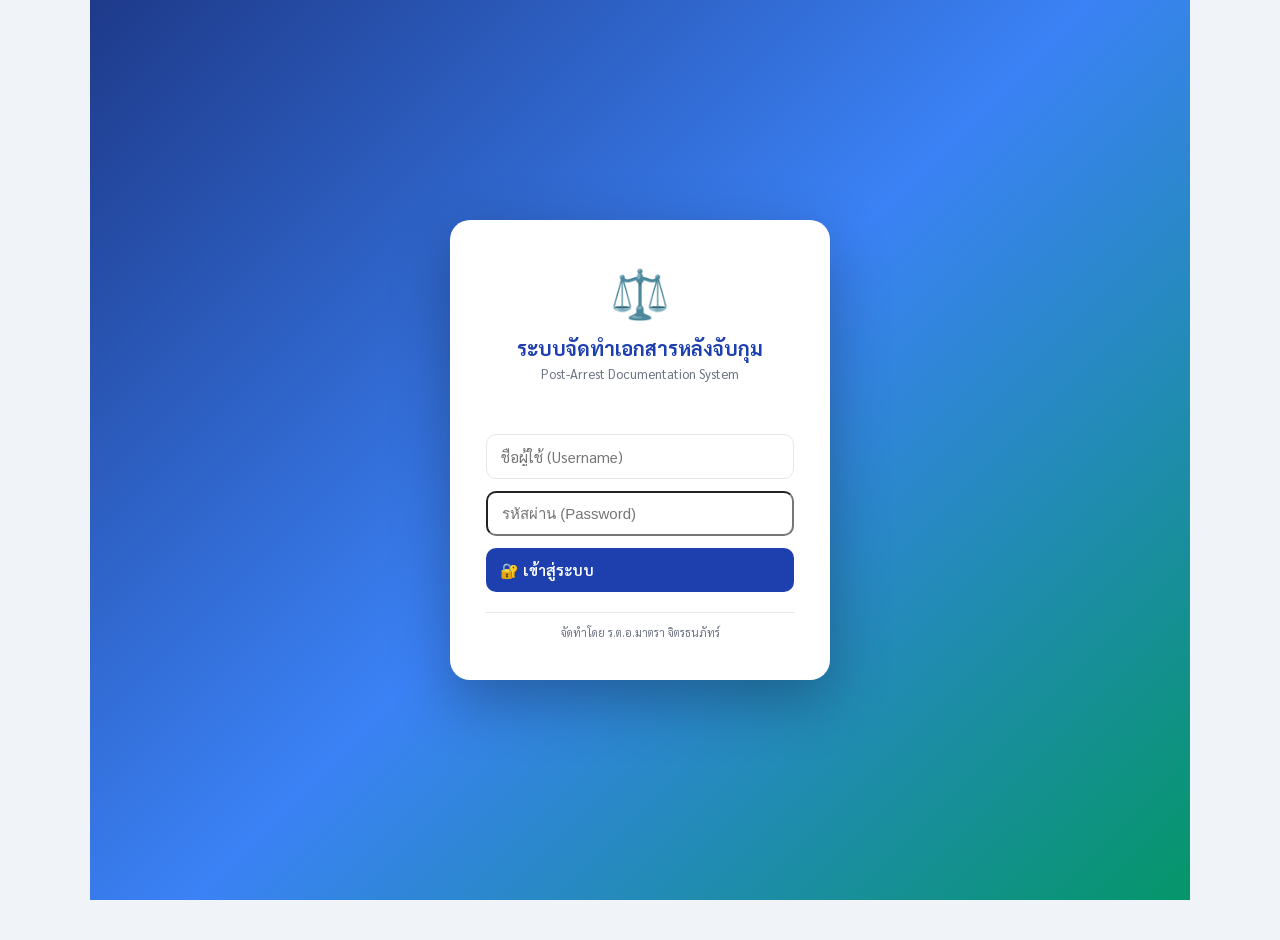
==== commit 3e91734a: "Add files via upload" ====
--- a/index.html
+++ b/index.html
@@ -126,11 +126,52 @@
 
 /* Responsive */
 @media(max-width:768px){.fg.c2,.fg.c3,.pgrid,.pvgrid{grid-template-columns:1fr}.ev-row{grid-template-columns:24px 1fr 80px 50px 30px}}
+
+/* Login */
+.login-bg{min-height:100vh;display:flex;align-items:center;justify-content:center;background:linear-gradient(135deg,#1e3a8a 0%,#3b82f6 50%,#059669 100%)}
+.login-box{background:#fff;border-radius:20px;padding:40px 36px;width:380px;max-width:92%;box-shadow:0 20px 60px rgba(0,0,0,.3);text-align:center}
+.login-box h2{font-size:20px;color:var(--pri);margin-bottom:4px}
+.login-box .sub{font-size:13px;color:var(--g);margin-bottom:24px}
+.login-box .logo{font-size:48px;margin-bottom:12px}
+.login-box input{margin-bottom:12px;width:100%;padding:12px 14px;font-size:15px;border-radius:10px}
+.login-box .btn-l{width:100%;padding:12px 14px;font-size:15px;border-radius:10px;box-sizing:border-box}
+.login-box .err{color:var(--dng);font-size:13px;margin-bottom:8px;min-height:20px}
+.login-box .credit{font-size:11px;color:var(--g);margin-top:20px;border-top:1px solid var(--gb);padding-top:12px}
+
+/* Dashboard */
+.dash-header{display:flex;justify-content:space-between;align-items:center;margin-bottom:20px;flex-wrap:wrap;gap:12px}
+.stat-grid{display:grid;grid-template-columns:repeat(4,1fr);gap:14px;margin-bottom:20px}
+.stat-card{background:var(--w);border-radius:14px;padding:18px 20px;box-shadow:0 2px 10px rgba(0,0,0,.05);border-left:4px solid}
+.stat-card .num{font-size:32px;font-weight:800;line-height:1}
+.stat-card .lbl{font-size:13px;color:var(--g);margin-top:4px}
+.dash-toolbar{display:flex;gap:10px;margin-bottom:16px;flex-wrap:wrap;align-items:center}
+.dash-toolbar input[type=text]{max-width:300px}
+.dash-toolbar select{max-width:160px}
+.case-table{width:100%;border-collapse:separate;border-spacing:0;font-size:13px}
+.case-table th{background:var(--gl);padding:10px 12px;text-align:left;font-weight:700;font-size:12px;color:var(--g);text-transform:uppercase;border-bottom:2px solid var(--gb)}
+.case-table td{padding:10px 12px;border-bottom:1px solid var(--gl);vertical-align:middle}
+.case-table tr:hover td{background:var(--pri-bg)}
+.case-table .status{display:inline-block;padding:2px 10px;border-radius:12px;font-size:11px;font-weight:600}
+.case-table .status.draft{background:var(--wrn-bg);color:var(--wrn)}
+.case-table .status.completed{background:var(--acc-bg);color:var(--acc)}
+.case-table .actions{display:flex;gap:6px}
+.empty-state{text-align:center;padding:60px 20px;color:var(--g)}
+.empty-state .icon{font-size:56px;margin-bottom:12px}
+.credit-footer{text-align:center;padding:16px;font-size:12px;color:var(--g);border-top:1px solid var(--gb);margin-top:20px}
+.toast{position:fixed;top:20px;right:20px;padding:14px 24px;border-radius:12px;color:#fff;font-size:14px;font-weight:600;z-index:9999;box-shadow:0 4px 20px rgba(0,0,0,.2);animation:slideIn .3s ease}
+.toast.success{background:var(--acc)}
+.toast.error{background:var(--dng)}
+@keyframes slideIn{from{transform:translateX(100px);opacity:0}to{transform:translateX(0);opacity:1}}
+@media(max-width:768px){.stat-grid{grid-template-columns:1fr 1fr}.dash-toolbar{flex-direction:column}}
 </style>
 </head>
 <body>
 <div class="app" id="app"></div>
 <script>
+// Google Apps Script URL — ใส่ URL ของ Google Apps Script Web App ที่ deploy แล้ว
+// ถ้าเว้นว่างไว้ ระบบจะทำงานแบบ offline (ไม่บันทึกลง Google Sheets)
+const GAS_URL = 'https://script.google.com/macros/s/AKfycbww-vdY2zd0m_10C_cpiE8JWxFL-jYdLsPITj1vjeLMWHBfmx6Tt8-G6dcdoDHWPy1i1A/exec';
+
 // ========== STATE ==========
 function newSuspect(n) {
   return {
@@ -139,6 +180,7 @@
     idCard: '', passport: '', phone: '', address: '', addressId: '',
     subDistrict: '', district: '', province: '',
     appearance: '', photo: null, photoName: '',
+    photoFront: null, photoBack: null, photoLeft: null, photoRight: null,
     // per-suspect for arrest record
     statement: 'confess', // confess | deny
     statementDetail: '',
@@ -154,11 +196,21 @@
 }
 
 const S = {
+  // App view control
+  view: 'login', // 'login' | 'dashboard' | 'form'
+  currentUser: null, // { username, displayName, rank, unit, role }
+  cases: [], // array of case summaries from GSheets
+  currentCaseId: null, // null = new case, string = editing existing
+  dashSearch: '',
+  dashFilter: 'all', // 'all' | 'draft' | 'completed'
+  loginError: '',
+  loading: false,
+
   step: 0,
   activeSuspect: 0,
   showModal: null,
   modalSuspectIdx: 0,
-  officer: { rank:'ร.ต.อ.', firstName:'สมชาย', lastName:'รักดี', position:'รอง สว.(สอบสวน)', unit:'สภ.บางบัวทอง', phone:'081-234-5678' },
+  officer: { rank:'', firstName:'', lastName:'', position:'', unit:'', phone:'' },
   // Team - 3 sections, each can have multiple officers
   commanders: [{ rankName:'' }],    // ภายใต้การอำนวยการของ
   leaders: [{ rankName:'' }],        // นำโดย
@@ -172,7 +224,7 @@
     accusation: '', // โดยกล่าวหาว่า
     charges: '', // ข้อหา
   },
-  evidence: [{ name:'', qty:'', unit:'ชิ้น' }],
+  evidence: [{ name:'', qty:'', unit:'ชิ้น', location:'' }],
   evidenceLocation: '', // ตำแหน่งที่พบของกลาง
   // Shared
   detentionPlace: '', detentionDistrict: '', detentionProvince: '',
@@ -208,18 +260,99 @@
 
 // ========== RENDER ==========
 function R() {
-  document.getElementById('app').innerHTML = `
-    ${rTopbar()}${rStepper()}
-    <div class="ct"><div class="ci">${rStep()}</div>${rNav()}</div>
-    ${S.showModal ? rModal() : ''}
-  `;
-  bindInputs();
-  if (S.step === 6) initSig();
+  const app = document.getElementById('app');
+  if (S.view === 'login') {
+    app.innerHTML = rLogin();
+  } else if (S.view === 'dashboard') {
+    app.innerHTML = `${rTopbar()}${rDashboard()}${rCreditFooter()}`;
+  } else {
+    app.innerHTML = `
+      ${rTopbar()}${rStepper()}
+      <div class="ct"><div class="ci">${rStep()}</div>${rNav()}</div>
+      ${S.showModal ? rModal() : ''}
+      ${rCreditFooter()}
+    `;
+    bindInputs();
+    if (S.step === 6) initSig();
+  }
 }
 
 function rTopbar() {
   const o = S.officer;
-  return `<div class="topbar"><h1>⚖️ ระบบจัดทำเอกสารหลังจับกุม/ควบคุมตัว</h1><div class="ui"><span>${o.rank} ${o.firstName} ${o.lastName}</span><div style="width:32px;height:32px;border-radius:50%;background:rgba(255,255,255,.2);display:flex;align-items:center;justify-content:center;font-size:14px">👤</div></div></div>`;
+  const user = S.currentUser;
+  const name = user ? (user.displayName || user.username) : `${o.rank} ${o.firstName} ${o.lastName}`;
+  const showBack = S.view === 'form';
+  return `<div class="topbar">
+    <div style="display:flex;align-items:center;gap:12px">
+      ${showBack ? `<button class="btn btn-s" style="background:rgba(255,255,255,.15);color:#fff;border:1px solid rgba(255,255,255,.3)" onclick="backToDashboard()">← กลับ</button>` : ''}
+      <h1>⚖️ ระบบจัดทำเอกสารหลังจับกุม/ควบคุมตัว</h1>
+    </div>
+    <div class="ui">
+      <span>${esc(name)}</span>
+      ${showBack ? `<button class="btn btn-s" style="background:rgba(255,255,255,.15);color:#fff;border:1px solid rgba(255,255,255,.3)" onclick="saveCurrentCase()">💾 บันทึก</button>` : ''}
+      <div style="width:32px;height:32px;border-radius:50%;background:rgba(255,255,255,.2);display:flex;align-items:center;justify-content:center;font-size:14px" onclick="${S.view==='dashboard'?'doLogout()':''}">👤</div>
+    </div>
+  </div>`;
+}
+
+function rLogin() {
+  return `
+    <div class="login-bg">
+      <div class="login-box">
+        <div class="logo">⚖️</div>
+        <h2>ระบบจัดทำเอกสารหลังจับกุม</h2>
+        <div class="sub">Post-Arrest Documentation System</div>
+        <div class="err">${S.loginError}</div>
+        <input type="text" id="login-user" placeholder="ชื่อผู้ใช้ (Username)" value="" onkeydown="if(event.key==='Enter')doLogin()">
+        <input type="password" id="login-pass" placeholder="รหัสผ่าน (Password)" value="" onkeydown="if(event.key==='Enter')doLogin()">
+        <button class="btn btn-p btn-l" onclick="doLogin()" ${S.loading?'disabled':''}>
+          ${S.loading ? '⏳ กำลังเข้าสู่ระบบ...' : '🔐 เข้าสู่ระบบ'}
+        </button>
+        <div class="credit">จัดทำโดย ร.ต.อ.มาตรา จิตรธนภัทร์</div>
+      </div>
+    </div>
+  `;
+}
+
+async function doLogin() {
+  const username = document.getElementById('login-user').value.trim();
+  const password = document.getElementById('login-pass').value;
+  if (!username || !password) { S.loginError = 'กรุณากรอกชื่อผู้ใช้และรหัสผ่าน'; R(); return; }
+
+  if (!GAS_URL) {
+    // Offline mode — accept any login
+    S.currentUser = { username, displayName: username, rank: '', unit: '', role: 'admin' };
+    S.view = 'dashboard';
+    S.loginError = '';
+    S.cases = loadLocalCases();
+    R();
+    return;
+  }
+
+  S.loading = true; S.loginError = ''; R();
+  try {
+    const data = await gasCall(`${GAS_URL}?action=login&username=${encodeURIComponent(username)}&password=${encodeURIComponent(password)}`);
+    if (data.success) {
+      S.currentUser = data.user;
+      S.view = 'dashboard';
+      S.loginError = '';
+      await loadCases();
+    } else {
+      S.loginError = data.error || 'ชื่อผู้ใช้หรือรหัสผ่านไม่ถูกต้อง';
+    }
+  } catch(e) {
+    console.error('[Login Error]', e);
+    S.loginError = 'ไม่สามารถเชื่อมต่อเซิร์ฟเวอร์ได้: ' + e.message;
+  }
+  S.loading = false; R();
+}
+
+function doLogout() {
+  S.currentUser = null;
+  S.view = 'login';
+  S.loginError = '';
+  S.currentCaseId = null;
+  R();
 }
 
 function rStepper() {
@@ -233,6 +366,120 @@
 // ===== SUSPECT TABS =====
 function rSuspectTabs() {
   return `<div class="suspect-tabs">${S.suspects.map((s,i) => `<button class="suspect-tab ${i===S.activeSuspect?'active':''}" onclick="S.activeSuspect=${i};R()">👤 ผู้ต้องหาที่ ${i+1}${s.firstName?' — '+s.firstName:''}</button>`).join('')}<button class="suspect-tab add" onclick="addSuspect()">➕ เพิ่มผู้ต้องหา</button></div>`;
+}
+
+// ========== DASHBOARD ==========
+function rDashboard() {
+  const cases = getFilteredCases();
+  const total = S.cases.length;
+  const drafts = S.cases.filter(c => c.status === 'draft').length;
+  const completed = S.cases.filter(c => c.status === 'completed').length;
+  const thisMonth = S.cases.filter(c => {
+    if (!c.createdAt) return false;
+    const d = new Date(c.createdAt);
+    const now = new Date();
+    return d.getMonth() === now.getMonth() && d.getFullYear() === now.getFullYear();
+  }).length;
+
+  return `
+    <div style="margin:16px">
+      <div class="dash-header">
+        <div>
+          <div class="st" style="font-size:20px">📊 Dashboard</div>
+          <div class="ss">จัดการรายการคดี — ${S.currentUser?.displayName || S.currentUser?.username || ''}</div>
+        </div>
+        <div style="display:flex;gap:10px;flex-wrap:wrap">
+          <button class="btn btn-p btn-l" onclick="newCase()">➕ สร้างคดีใหม่</button>
+          <button class="btn btn-o btn-s" onclick="doLogout()">🚪 ออกจากระบบ</button>
+        </div>
+      </div>
+
+      <div class="stat-grid">
+        <div class="stat-card" style="border-color:var(--pri)"><div class="num" style="color:var(--pri)">${total}</div><div class="lbl">คดีทั้งหมด</div></div>
+        <div class="stat-card" style="border-color:var(--wrn)"><div class="num" style="color:var(--wrn)">${drafts}</div><div class="lbl">แบบร่าง</div></div>
+        <div class="stat-card" style="border-color:var(--acc)"><div class="num" style="color:var(--acc)">${completed}</div><div class="lbl">เสร็จสมบูรณ์</div></div>
+        <div class="stat-card" style="border-color:#8b5cf6"><div class="num" style="color:#8b5cf6">${thisMonth}</div><div class="lbl">เดือนนี้</div></div>
+      </div>
+
+      <div class="ct">
+        <div class="ci">
+          <div class="dash-toolbar">
+            <input type="text" placeholder="🔍 ค้นหา ชื่อผู้ต้องหา / ข้อกล่าวหา / สถานที่..." value="${esc(S.dashSearch)}" oninput="S.dashSearch=this.value;R()" style="flex:1;min-width:200px">
+            <select onchange="S.dashFilter=this.value;R()">
+              <option value="all" ${S.dashFilter==='all'?'selected':''}>ทั้งหมด</option>
+              <option value="draft" ${S.dashFilter==='draft'?'selected':''}>แบบร่าง</option>
+              <option value="completed" ${S.dashFilter==='completed'?'selected':''}>เสร็จสมบูรณ์</option>
+            </select>
+            ${GAS_URL ? `<button class="btn btn-o btn-s" onclick="loadCases()" ${S.loading?'disabled':''}>${S.loading?'⏳':'🔄'} รีเฟรช</button>` : ''}
+          </div>
+
+          ${cases.length === 0 ? `
+            <div class="empty-state">
+              <div class="icon">📭</div>
+              <div style="font-size:16px;font-weight:700;margin-bottom:6px">${S.cases.length===0 ? 'ยังไม่มีรายการคดี' : 'ไม่พบรายการที่ค้นหา'}</div>
+              <div style="font-size:13px">กด "สร้างคดีใหม่" เพื่อเริ่มจัดทำเอกสาร</div>
+            </div>
+          ` : `
+            <table class="case-table">
+              <thead><tr>
+                <th style="width:40px">#</th>
+                <th>ผู้ต้องหา</th>
+                <th>ข้อกล่าวหา</th>
+                <th>สถานที่</th>
+                <th>วันที่สร้าง</th>
+                <th>สถานะ</th>
+                <th style="width:160px">จัดการ</th>
+              </tr></thead>
+              <tbody>
+                ${cases.map((c, i) => `
+                  <tr>
+                    <td style="font-weight:700;color:var(--g)">${i+1}</td>
+                    <td style="font-weight:600">${esc(c.suspectNames || '—')}</td>
+                    <td>${esc(c.accusation || '—')}</td>
+                    <td style="font-size:12px;color:var(--g)">${esc(c.location || '—')}</td>
+                    <td style="font-size:12px">${c.createdAt ? formatDateTime(c.createdAt) : '—'}</td>
+                    <td><span class="status ${c.status||'draft'}">${c.status==='completed'?'✅ เสร็จสมบูรณ์':'📝 แบบร่าง'}</span></td>
+                    <td class="actions">
+                      <button class="btn btn-s btn-p" onclick="openCase('${c.caseId}')">📂 เปิด</button>
+                      <button class="btn btn-s btn-d" onclick="confirmDeleteCase('${c.caseId}')">🗑</button>
+                    </td>
+                  </tr>
+                `).join('')}
+              </tbody>
+            </table>
+          `}
+        </div>
+      </div>
+    </div>
+  `;
+}
+
+function getFilteredCases() {
+  let cases = [...S.cases];
+  if (S.dashFilter !== 'all') cases = cases.filter(c => c.status === S.dashFilter);
+  if (S.dashSearch) {
+    const q = S.dashSearch.toLowerCase();
+    cases = cases.filter(c =>
+      (c.suspectNames||'').toLowerCase().includes(q) ||
+      (c.accusation||'').toLowerCase().includes(q) ||
+      (c.location||'').toLowerCase().includes(q)
+    );
+  }
+  // Sort by date descending
+  cases.sort((a, b) => new Date(b.createdAt||0) - new Date(a.createdAt||0));
+  return cases;
+}
+
+function formatDateTime(iso) {
+  try {
+    const d = new Date(iso);
+    const m = ['ม.ค.','ก.พ.','มี.ค.','เม.ย.','พ.ค.','มิ.ย.','ก.ค.','ส.ค.','ก.ย.','ต.ค.','พ.ย.','ธ.ค.'];
+    return `${d.getDate()} ${m[d.getMonth()]} ${d.getFullYear()+543} ${String(d.getHours()).padStart(2,'0')}:${String(d.getMinutes()).padStart(2,'0')}`;
+  } catch(e) { return iso; }
+}
+
+function rCreditFooter() {
+  return `<div class="credit-footer">⚖️ ระบบจัดทำเอกสารหลังจับกุม/ควบคุมตัว — จัดทำโดย ร.ต.อ.มาตรา จิตรธนภัทร์</div>`;
 }
 
 // ========== STEP 0: SUSPECTS ==========
@@ -253,15 +500,15 @@
   const sus = S.suspects[S.activeSuspect];
   if (!sus) { S.activeSuspect = 0; return rStep0(); }
   return `
-    <div class="st">ข้อมูลเจ้าหน้าที่ผู้จับกุม</div>
-    <div class="ss">ข้อมูลจาก profile — แก้ไขได้</div>
-    <div class="prof">
-      <div class="prof-av">👮</div>
-      <div style="flex:1;font-size:13px;line-height:1.8">
-        <strong>${S.officer.rank} ${S.officer.firstName} ${S.officer.lastName}</strong><br>
-        ${S.officer.position} | ${S.officer.unit} | โทร: ${S.officer.phone}
-        <br><button class="btn btn-s btn-o" onclick="editOfficer()">✏️ แก้ไข</button>
-      </div>
+    <div class="st">ข้อมูลเจ้าหน้าที่ผู้จับกุม / บันทึก</div>
+    <div class="ss">กรอกข้อมูลเจ้าหน้าที่ตำรวจผู้จับกุมและผู้บันทึก</div>
+    <div class="fg c3" style="margin-bottom:16px">
+      <div class="fgroup"><label class="fl">ยศ</label><input type="text" data-f="officer.rank" value="${esc(S.officer.rank)}" placeholder="เช่น ร.ต.อ."></div>
+      <div class="fgroup"><label class="fl">ชื่อ</label><input type="text" data-f="officer.firstName" value="${esc(S.officer.firstName)}" placeholder="ชื่อ"></div>
+      <div class="fgroup"><label class="fl">นามสกุล</label><input type="text" data-f="officer.lastName" value="${esc(S.officer.lastName)}" placeholder="นามสกุล"></div>
+      <div class="fgroup"><label class="fl">ตำแหน่ง</label><input type="text" data-f="officer.position" value="${esc(S.officer.position)}" placeholder="เช่น รอง สว.(สอบสวน)"></div>
+      <div class="fgroup"><label class="fl">สังกัด</label><input type="text" data-f="officer.unit" value="${esc(S.officer.unit)}" placeholder="เช่น สภ.บางบัวทอง"></div>
+      <div class="fgroup"><label class="fl">เบอร์โทร</label><input type="tel" data-f="officer.phone" value="${esc(S.officer.phone)}" placeholder="08x-xxx-xxxx"></div>
     </div>
 
     <div class="st" style="margin-top:16px">ข้อมูลผู้ถูกจับกุม / ควบคุมตัว</div>
@@ -400,24 +647,22 @@
   return `
     <div class="st">ของกลาง</div>
     <div class="ss">รายการสิ่งของที่ตรวจยึดได้</div>
-    <div class="ev-row" style="font-weight:600;font-size:12px;color:var(--g)">
-      <span>#</span><span>รายการ</span><span>จำนวน</span><span>หน่วย</span><span></span>
-    </div>
     ${S.evidence.map((e,i) => `
-      <div class="ev-row">
-        <span style="font-weight:600;color:var(--g)">${i+1}.</span>
-        <input type="text" data-f="evidence.${i}.name" value="${esc(e.name)}" placeholder="รายละเอียดของกลาง">
-        <input type="text" data-f="evidence.${i}.qty" value="${esc(e.qty)}" placeholder="จำนวน">
-        <input type="text" data-f="evidence.${i}.unit" value="${esc(e.unit)}" placeholder="หน่วย">
-        <button class="btn btn-s btn-d" onclick="removeEvidence(${i})" ${S.evidence.length<=1?'disabled style="opacity:.3"':''}>✕</button>
+      <div style="border:1px solid #e0e0e0;border-radius:8px;padding:10px;margin-bottom:10px;background:#fafafa">
+        <div style="display:grid;grid-template-columns:32px 1fr 100px 100px 36px;gap:8px;align-items:center">
+          <span style="font-weight:600;color:var(--g);text-align:center">${i+1}.</span>
+          <input type="text" data-f="evidence.${i}.name" value="${esc(e.name)}" placeholder="รายละเอียดของกลาง">
+          <input type="text" data-f="evidence.${i}.qty" value="${esc(e.qty)}" placeholder="จำนวน">
+          <input type="text" data-f="evidence.${i}.unit" value="${esc(e.unit)}" placeholder="หน่วย">
+          <button class="btn btn-s btn-d" onclick="removeEvidence(${i})" ${S.evidence.length<=1?'disabled style="opacity:.3"':''}>✕</button>
+        </div>
+        <div style="margin-top:8px;display:grid;grid-template-columns:32px 1fr;gap:8px;align-items:center">
+          <span style="font-size:12px;color:var(--g);text-align:center">📍</span>
+          <input type="text" data-f="evidence.${i}.location" value="${esc(e.location||'')}" placeholder="ตำแหน่งที่พบ เช่น กระเป๋ากางเกงด้านขวา">
+        </div>
       </div>
     `).join('')}
-    <button class="btn btn-s btn-o" onclick="addEvidence()" style="margin-top:8px">➕ เพิ่มรายการ</button>
-
-    <div class="fgroup" style="margin-top:14px">
-      <label class="fl">ตำแหน่งที่พบของกลาง</label>
-      <input type="text" data-f="evidenceLocation" value="${esc(S.evidenceLocation)}" placeholder="เช่น พบอยู่ในกระเป๋ากางเกงด้านขวาของผู้ต้องหา">
-    </div>
+    <button class="btn btn-s btn-o" onclick="addEvidence()" style="margin-top:4px">➕ เพิ่มรายการ</button>
 
     <div class="fgroup" style="margin-top:10px">
       <label class="fl">รวม</label>
@@ -500,22 +745,28 @@
     <div class="ss">ภาพถ่ายผู้ต้องหาแต่ละราย + สถานที่ + ของกลาง</div>
     <div class="ib yl">⚠️ ม.23: ภาพถ่ายต้องเห็นเนื้อตัวร่างกายตามสภาพภายนอก โดยไม่ต้องถอดเสื้อผ้า</div>
 
-    <div class="st" style="font-size:15px">ภาพถ่ายผู้ต้องหา (รายบุคคล)</div>
-    <div class="pgrid" style="margin-bottom:20px">
-      ${S.suspects.map((sus,i) => `
-        <div class="pbox ${sus.photo?'has':''}" onclick="document.getElementById('pf-${i}').click()">
-          ${sus.photo
-            ? `<img src="${sus.photo}"><div style="font-size:12px;color:var(--acc);font-weight:600">✅ ${sus.title}${sus.firstName||'ผู้ต้องหา '+(i+1)}</div><button class="btn btn-s btn-d" onclick="event.stopPropagation();S.suspects[${i}].photo=null;R()">🗑</button>`
-            : `<div style="font-size:36px">📸</div><div style="font-weight:600;font-size:13px">👤 ผู้ต้องหาที่ ${i+1}</div><div style="font-size:11px;color:var(--g)">${sus.title}${sus.firstName||'(ยังไม่ระบุชื่อ)'} ${sus.lastName}</div>
-               <div style="display:flex;gap:6px;margin-top:8px">
-                 <button class="btn btn-s btn-p" onclick="event.stopPropagation();capCam('pf-${i}')">📷 ถ่าย</button>
-                 <button class="btn btn-s btn-o" onclick="event.stopPropagation();document.getElementById('pf-${i}').click()">📁 ไฟล์</button>
-               </div>`
-          }
-          <input type="file" id="pf-${i}" accept="image/*" style="display:none" onchange="upPhoto(this,${i},'suspect')">
-        </div>
-      `).join('')}
-    </div>
+    <div class="st" style="font-size:15px">ภาพถ่ายผู้ต้องหา (4 ด้าน)</div>
+    <div class="ss">หน้าตรง / หันหลัง / หันข้างซ้าย / หันข้างขวา — เห็นเนื้อตัวเต็มตัว</div>
+    ${S.suspects.map((sus,si) => `
+      <div style="border:1px solid #e0e0e0;border-radius:10px;padding:12px;margin-bottom:12px;background:#fafafa">
+        <div style="font-weight:700;color:var(--dk);margin-bottom:8px">👤 ${sus.title}${sus.firstName||'ผู้ต้องหา '+(si+1)} ${sus.lastName}</div>
+        <div style="display:grid;grid-template-columns:1fr 1fr 1fr 1fr;gap:8px">
+          ${[['photoFront','หน้าตรง','📷'],['photoBack','หันหลัง','🔄'],['photoLeft','หันข้างซ้าย','◀️'],['photoRight','หันข้างขวา','▶️']].map(([key,label,icon]) => `
+            <div class="pbox ${sus[key]?'has':''}" style="aspect-ratio:3/4;padding:6px" onclick="document.getElementById('pf-${si}-${key}').click()">
+              ${sus[key]
+                ? `<img src="${sus[key]}" style="object-fit:cover;height:80%"><div style="font-size:11px;color:var(--acc);font-weight:600">✅ ${label}</div><button class="btn btn-s btn-d" style="font-size:10px;padding:2px 6px" onclick="event.stopPropagation();S.suspects[${si}].${key}=null;R()">🗑</button>`
+                : `<div style="font-size:24px">${icon}</div><div style="font-weight:600;font-size:12px">${label}</div>
+                   <div style="display:flex;gap:4px;margin-top:6px">
+                     <button class="btn btn-s btn-p" style="font-size:10px;padding:3px 6px" onclick="event.stopPropagation();capCam('pf-${si}-${key}')">📷</button>
+                     <button class="btn btn-s btn-o" style="font-size:10px;padding:3px 6px" onclick="event.stopPropagation();document.getElementById('pf-${si}-${key}').click()">📁</button>
+                   </div>`
+              }
+              <input type="file" id="pf-${si}-${key}" accept="image/*" style="display:none" onchange="upPhoto(this,${si},'${key}')">
+            </div>
+          `).join('')}
+        </div>
+      </div>
+    `).join('')}
 
     <div class="st" style="font-size:15px">ภาพสถานที่ & ของกลาง</div>
     <div class="pgrid">
@@ -683,7 +934,7 @@
             <div style="font-size:12px;color:var(--g)">${active.label} — ${active.group}</div>
           </div>
           <div class="sig-area" id="sig-c">
-            <canvas id="sig-cv" width="480" height="120"></canvas>
+            <canvas id="sig-cv" height="120" style="width:100%;display:block"></canvas>
             ${!S.signatures[S.sigActiveKey]?'<div style="color:var(--g);font-size:14px;pointer-events:none;position:relative;z-index:1">✍️ เซ็นชื่อที่นี่</div>':''}
           </div>
           <div style="text-align:center;margin-top:4px;font-size:12px;color:var(--g)">(${active.name})</div>
@@ -761,9 +1012,10 @@
         สิทธิ์ผู้ต้องหา: ✅ แจ้งแล้ว 6 ข้อ | ให้การ: ${S.suspects.map((s,i)=>`ผู้ต้องหาที่${i+1} ${s.statement==='confess'?'✅รับสารภาพ':'❌ปฏิเสธ'}`).join(', ')}<br>
         อนึ่ง: ✅ มีข้อความ
       </div>
-      <div style="display:flex;gap:8px;margin-top:10px">
+      <div style="display:flex;gap:8px;margin-top:10px;flex-wrap:wrap">
         <button class="btn btn-s btn-o" onclick="showPv('arrest')">👁 Preview</button>
-        <button class="btn btn-s btn-p" onclick="exportPDF('arrest')">📥 PDF</button>
+        <button class="btn btn-s btn-p" onclick="exportPDF('arrest')">📄 PDF</button>
+        <button class="btn btn-s btn-a" onclick="exportDoc('arrest')">📝 Word</button>
       </div>
     </div>
 
@@ -778,23 +1030,27 @@
             <div style="padding:10px;border:1px solid var(--gb);border-radius:8px">
               <div style="font-weight:700;font-size:13px;color:var(--acc);margin-bottom:4px">📑 แบบ ม.22</div>
               <div style="font-size:11px;color:var(--g);line-height:1.6">ภาพถ่าย: ${sus.photo?'✅':'❌'} | ควบคุม ณ: ${S.detentionPlace||'—'}</div>
-              <div style="display:flex;gap:6px;margin-top:6px">
+              <div style="display:flex;gap:6px;margin-top:6px;flex-wrap:wrap">
                 <button class="btn btn-s btn-o" onclick="showPv('sec22',${i})">👁</button>
-                <button class="btn btn-s btn-a" onclick="exportPDF('sec22',${i})">📥 PDF</button>
+                <button class="btn btn-s btn-a" onclick="exportPDF('sec22',${i})">📄 PDF</button>
+                <button class="btn btn-s btn-p" onclick="exportDoc('sec22',${i})">📝 Word</button>
               </div>
             </div>
             <div style="padding:10px;border:1px solid var(--gb);border-radius:8px">
               <div style="font-weight:700;font-size:13px;color:var(--wrn);margin-bottom:4px">📝 แบบ ม.23 (ปท.1)</div>
               <div style="font-size:11px;color:var(--g);line-height:1.6">คำสั่ง: ${getOT(sus)} | สภาพ: ${sus.s23_conditionBefore?'✅':'❌'}</div>
-              <div style="display:flex;gap:6px;margin-top:6px">
+              <div style="display:flex;gap:6px;margin-top:6px;flex-wrap:wrap">
                 <button class="btn btn-s btn-o" onclick="showPv('sec23',${i})">👁</button>
-                <button class="btn btn-s btn-p" onclick="exportPDF('sec23',${i})" style="background:var(--wrn)">📥 PDF</button>
+                <button class="btn btn-s btn-p" onclick="exportPDF('sec23',${i})" style="background:var(--wrn)">📄 PDF</button>
+                <button class="btn btn-s btn-a" onclick="exportDoc('sec23',${i})">📝 Word</button>
               </div>
             </div>
           </div>
         </div>
       `;
     }).join('')}
+
+    <button class="btn btn-a btn-l" style="margin-bottom:10px;width:100%" onclick="S.step>=7;saveCurrentCase()">💾 บันทึกคดีนี้ลง${GAS_URL?'ฐานข้อมูล':'เครื่อง'}</button>
 
     <div class="export-sec">
       <div style="font-size:36px;margin-bottom:6px">📦</div>
@@ -802,7 +1058,10 @@
       <div style="font-size:13px;color:var(--g);margin-bottom:14px">
         บันทึกจับกุม 1 ฉบับ + ม.22 ${n} ฉบับ + ม.23 ${n} ฉบับ = <strong>${1+n*2} ไฟล์</strong>
       </div>
-      <button class="btn btn-a btn-l" onclick="exportAll()">📥 Export ทั้งหมด ${1+n*2} ฉบับ (ZIP)</button>
+      <div style="display:flex;gap:10px;justify-content:center;flex-wrap:wrap">
+        <button class="btn btn-p btn-l" onclick="exportAll()">📄 Export PDF ทั้งหมด (${1+n*2} ฉบับ)</button>
+        <button class="btn btn-a btn-l" onclick="exportAllDoc()">📝 Export Word ทั้งหมด (${1+n*2} ฉบับ)</button>
+      </div>
     </div>
   `;
 }
@@ -923,7 +1182,10 @@
       <button class="btn btn-s btn-o" onclick="S.showModal=null;R()">✕ ปิด</button>
     </div>
     ${body}
-    <div style="text-align:center;margin-top:14px"><button class="btn btn-p btn-l" onclick="exportPDF('${t}',${si})">📥 ดาวน์โหลด PDF</button></div>
+    <div style="text-align:center;margin-top:14px;display:flex;gap:10px;justify-content:center;flex-wrap:wrap">
+      <button class="btn btn-p btn-l" onclick="exportPDF('${t}',${si})">📄 ดาวน์โหลด PDF</button>
+      <button class="btn btn-a btn-l" onclick="exportDoc('${t}',${si})">📝 ดาวน์โหลด Word</button>
+    </div>
   </div></div>`;
 }
 
@@ -954,7 +1216,7 @@
 function addSuspect() { S.suspects.push(newSuspect()); S.activeSuspect=S.suspects.length-1; R(); }
 function removeSuspect(i) { if(S.suspects.length<=1) return; S.suspects.splice(i,1); S.activeSuspect=Math.min(S.activeSuspect,S.suspects.length-1); R(); }
 
-function addEvidence() { S.evidence.push({name:'',qty:'',unit:'ชิ้น'}); R(); }
+function addEvidence() { S.evidence.push({name:'',qty:'',unit:'ชิ้น',location:''}); R(); }
 function removeEvidence(i) { if(S.evidence.length<=1) return; S.evidence.splice(i,1); R(); }
 
 function editOfficer() {
@@ -969,6 +1231,10 @@
   const r = new FileReader();
   r.onload = e => {
     if(type==='suspect') S.suspects[idx].photo=e.target.result;
+    else if(type==='photoFront') { S.suspects[idx].photoFront=e.target.result; if(!S.suspects[idx].photo) S.suspects[idx].photo=e.target.result; }
+    else if(type==='photoBack')  S.suspects[idx].photoBack=e.target.result;
+    else if(type==='photoLeft')  S.suspects[idx].photoLeft=e.target.result;
+    else if(type==='photoRight') S.suspects[idx].photoRight=e.target.result;
     else if(type==='scene') S.scenePhoto=e.target.result;
     else if(type==='evidence') S.evidencePhoto=e.target.result;
     R();
@@ -981,6 +1247,9 @@
 let sigCv, sigCx, sigD=false;
 function initSig() {
   sigCv=document.getElementById('sig-cv'); if(!sigCv) return;
+  // Set canvas pixel width to match container for full-width drawing
+  const container=sigCv.parentElement;
+  if(container){sigCv.width=container.clientWidth||600;}
   sigCx=sigCv.getContext('2d');
   const key=S.sigActiveKey;
   if(S.signatures[key]){const img=new Image();img.onload=()=>sigCx.drawImage(img,0,0);img.src=S.signatures[key];}
@@ -995,16 +1264,982 @@
 
 // Preview & Export
 function showPv(type, idx) { S.showModal=type; S.modalSuspectIdx=idx||0; saveAll(); R(); }
+
+// ============== HELPERS for official-format documents ==============
+function _v(x, fallback) {
+  // wrap value in dotted underline span
+  const val = (x===null||x===undefined||x==='') ? '' : x;
+  return `<span class="d">${val||'\u00a0'.repeat(6)}</span>`;
+}
+function _vlong(x) {
+  const val = (x===null||x===undefined||x==='') ? '\u00a0'.repeat(20) : x;
+  return `<span class="d lg">${val}</span>`;
+}
+function _vmd(x) {
+  const val = (x===null||x===undefined||x==='') ? '\u00a0'.repeat(12) : x;
+  return `<span class="d md">${val}</span>`;
+}
+function _photoCellTD(src, label) {
+  if (src) {
+    return `<td class="photo-td"><img src="${src}" alt="${label}"></td>`;
+  }
+  return `<td class="photo-td empty-td"><span class="ph-lb-empty">${label}</span><br><span class="ph-no">[ภาพถ่าย]</span></td>`;
+}
+function _photoGrid2x2(sus) {
+  // Table-based 2x2 grid — works in both browser and Word
+  return `<table class="photo-tbl" cellspacing="0" cellpadding="0">
+    <tr>${_photoCellTD(sus.photoFront||sus.photo,'หน้าตรง')}${_photoCellTD(sus.photoBack,'หันหลัง')}</tr>
+    <tr>${_photoCellTD(sus.photoLeft,'หันข้างซ้าย')}${_photoCellTD(sus.photoRight,'หันข้างขวา')}</tr>
+  </table>`;
+}
+function _sigRow3(sigList) {
+  // Table-based 3-column signature row — works in Word
+  const cells = sigList.map(s => {
+    const hasSig = S.signatures[s.key];
+    const sigImg = (hasSig && S.sigMode==='electronic') ? `<img src="${S.signatures[s.key]}" style="height:35px">` : '';
+    const rankAbbr = s.name ? s.name.split(' ')[0] : '';
+    return `<td class="sig-td">
+      <div>ลงชื่อ ${rankAbbr?rankAbbr+' ':''} ${sigImg}<span class="sig-dotline"></span></div>
+      <div>( ${s.name ? '..'+s.name+'..' : '..........................................'} )</div>
+      <div class="sig-role">${s.label}</div>
+    </td>`;
+  }).join('');
+  return `<table class="sig-tbl" cellspacing="0" cellpadding="0"><tr>${cells}</tr></table>`;
+}
+
+function buildDocHTML(type, idx) {
+  saveAll();
+  const o = S.officer, inc = S.incident;
+  const oName = `${o.rank} ${o.firstName} ${o.lastName}`;
+  const ad = inc.arrestDate ? thDate(inc.arrestDate) : '';
+  const at = inc.arrestTime || '';
+  const rd = inc.recordDate ? thDate(inc.recordDate) : '';
+  const rt = inc.recordTime || '';
+
+  const sigList = buildSigList();
+
+  let title='', body='';
+
+  if (type==='arrest') {
+    title='บันทึกจับกุม';
+
+    // Header right block — ชิดขวา เว้นว่างให้กรอกภายหลัง
+    const headerRight = `
+      <div class="header-fields">
+        ลงวันที่${_vlong('')}<br>
+        ปจว.ข้อ${_vmd('')}เวลา${_vmd('')}<br>
+        คดีอาญาที่${_vlong('')}<br>
+        บัญชีของกลางที่${_vmd('')}<br>
+        พนักงานสอบสวน${_vmd('')}
+      </div>
+    `;
+
+    // Thai date parts helper
+    function _thDateParts(dateStr) {
+      if (!dateStr) return {d:'',m:'',y:''};
+      // dateStr could be "12 มกราคม 2569" from thDate()
+      const parts = dateStr.split(' ');
+      return {d: parts[0]||'', m: parts[1]||'', y: parts[2]||''};
+    }
+    const rdp = _thDateParts(rd), adp = _thDateParts(ad);
+
+    // Suspects list
+    const suspectsHTML = S.suspects.map((s,i)=>{
+      const num = ['๑','๒','๓','๔','๕','๖','๗','๘','๙','๑๐'][i] || (i+1);
+      const dobParts = s.dob ? thDate(s.dob).split(' ') : ['','',''];
+      return `<div style="margin:2px 0">
+        ${num}. ${_vlong(`${s.title}${s.firstName} ${s.lastName}`)}อายุ${_v(s.age)}ปี (เกิดเมื่อวันที่${_v(dobParts[0])}/${_v(dobParts[1])}/${_v(dobParts[2])})<br>
+        เลขประจำตัวประชาชน${_vlong(s.idCard)}ที่อยู่ตามบัตรประชาชน เลขที่${_vmd(s.addressId)}แขวง/ตำบล${_vmd(s.subDistrict)}<br>
+        เขต/อำเภอ${_vmd(s.district)}จังหวัด${_vmd(s.province)}
+      </div>`;
+    }).join('');
+
+    // Evidence list
+    const evidenceHTML = S.evidence.filter(e=>e.name).map((e,i)=>{
+      const num = ['๑','๒','๓','๔','๕','๖','๗','๘','๙','๑๐'][i] || (i+1);
+      return `<div class="ev-row">${num}. ${_vlong(e.name)}จำนวน${_v(e.qty)}${e.unit||'ชิ้น'}</div>`;
+    }).join('');
+    // Fill empty rows up to 6
+    const emptyEvRows = Math.max(0, 6 - S.evidence.filter(e=>e.name).length);
+    const emptyEvHTML = Array(emptyEvRows).fill(0).map((_,i)=>{
+      const num = ['๑','๒','๓','๔','๕','๖','๗','๘','๙','๑๐'][S.evidence.filter(e=>e.name).length+i] || '';
+      return `<div class="ev-row">${num}. ${_vlong('')}จำนวน${_v('')}ชิ้น</div>`;
+    }).join('');
+
+    const totalItems = S.evidence.filter(e=>e.name).length;
+    const totalQty = S.evidence.reduce((a,e)=>a+(parseInt(e.qty)||0),0);
+
+    // Commanders & leaders
+    const commandersStr = S.commanders.filter(c=>c.rankName).map(c=>c.rankName).join(', ') || '';
+    const leadersStr = S.leaders.filter(l=>l.rankName).map(l=>l.rankName).join(', ') || oName;
+
+    // Per-suspect statement
+    const statementsHTML = S.suspects.map(s=>{
+      const fn = `${s.title}${s.firstName} ${s.lastName}`;
+      const stm = s.statement==='confess'?'รับสารภาพ':'ปฏิเสธ';
+      return `<div>${fn}: ${_vmd(stm)} ${s.statementDetail?_vlong(s.statementDetail):''}</div>`;
+    }).join('');
+
+    // Evidence location
+    const evLocationStr = S.evidence.filter(e=>e.name&&e.location).map(e=>e.location).join(', ') || S.evidenceLocation || '';
+
+    // Page 1
+    const page1 = `
+      <div class="page">
+        ${headerRight}
+        <div class="clearfix"></div>
+
+        <h1>บันทึกจับกุม</h1>
+
+        <div class="section">
+          สถานที่ทำการบันทึก${_vlong(inc.recordPlace||o.unit)}<br>
+          วัน / เดือน / ปี ที่บันทึก&emsp;วันที่${_v(rdp.d)}เดือน${_v(rdp.m)}พ.ศ.${_v(rdp.y)} เวลา${_v(rt)}น.<br>
+          วัน / เดือน / ปี ที่ตรวจค้น/จับกุม&emsp;วันที่${_v(adp.d)}เดือน${_v(adp.m)}พ.ศ.${_v(adp.y)} เวลา${_v(at)}น.
+        </div>
+
+        <div class="section">
+          <strong>สถานที่ที่จับกุม</strong> บ้านเลขที่${_vmd(inc.houseNo||inc.location)}ถนน${_vmd(inc.road)}แขวง/ตำบล${_vmd(inc.subDistrict)}<br>
+          เขต/อำเภอ${_vmd(inc.district)}จังหวัด${_vmd(inc.province)}
+        </div>
+
+        <div class="section">
+          <strong>เจ้าหน้าที่ตำรวจที่ทำการจับกุม</strong> ภายใต้การอำนวยการของ${_vlong(commandersStr)}<br>
+          นำโดย${_vlong(leadersStr)}
+          ${S.jointUnits.some(u=>u.unitName||u.officers.some(of=>of.rankName))?`<br>${_vlong(S.jointUnits.filter(u=>u.unitName).map(u=>u.unitName).join(', '))}`:''}
+        </div>
+
+        <div class="section">
+          <strong>ได้ร่วมกันจับกุมตัว</strong><br>
+          ${suspectsHTML}
+        </div>
+
+        <div class="section">
+          <strong>พร้อมด้วยของกลาง</strong>
+          <div class="ev-list">${evidenceHTML}${emptyEvHTML}</div>
+          <div style="text-align:center;font-weight:700;margin-top:4px">
+            รวม${_v(totalItems||'')}รายการ จำนวน${_v(totalQty||'')}ชิ้น
+          </div>
+        </div>
+
+        <div class="section">
+          <strong>ตำแหน่งที่พบของกลาง</strong>${_vlong(evLocationStr)}
+        </div>
+
+        <div class="section">
+          <p class="indent"><strong>โดยกล่าวหาว่า</strong> "${_vlong(inc.accusation)}"</p>
+        </div>
+
+        <div class="section">
+          <p class="indent"><strong>พฤติการณ์กล่าวคือ</strong></p>
+          <p class="indent narrative">${(inc.narrative||'').replace(/\n/g,'<br>') || '<span style="color:#999">[ยังไม่ได้กรอกพฤติการณ์]</span>'}</p>
+        </div>
+      </div>
+    `;
+
+    // Page 2: rights, statement, anung, signatures
+    const rightsList = RIGHTS.map((r,i)=>{
+      const num = ['๑','๒','๓','๔','๕','๖'][i];
+      return `<div>${num}. ${r}</div>`;
+    }).join('');
+
+    // Build signature lists
+    const officerSigs = sigList.filter(s=>s.key.startsWith('officer')||s.key.startsWith('leader')||s.key.startsWith('joint'));
+    const suspectSigs = sigList.filter(s=>s.key.startsWith('suspect'));
+
+    // Suspect signatures — "(ลงชื่อ)...ผู้ต้องหา/ได้รับสำเนาบันทึกการจับไว้แล้ว"
+    const suspectSigHTML = suspectSigs.map(s=>`
+      <div style="text-align:center;margin:8px 0">
+        (ลงชื่อ)${S.signatures[s.key]&&S.sigMode==='electronic'?`<img src="${S.signatures[s.key]}" style="height:30px">`:'<span class="d lg"></span>'}ผู้ต้องหา/ได้รับสำเนาบันทึกการจับไว้แล้ว<br>
+        (${_vmd(s.name)})
+      </div>
+    `).join('');
+
+    // Officer signatures — 2-column table like the example: "ร.ต.อ. ...ผู้จับกุม"
+    const officerSigRows = [];
+    for(let i=0; i<officerSigs.length; i+=2){
+      const s1 = officerSigs[i];
+      const s2 = officerSigs[i+1];
+      const rank1 = s1.name ? s1.name.split(' ')[0] : '';
+      const rank2 = s2 ? (s2.name ? s2.name.split(' ')[0] : '') : '';
+      const hasSig1 = S.signatures[s1.key]&&S.sigMode==='electronic';
+      const hasSig2 = s2 && S.signatures[s2.key]&&S.sigMode==='electronic';
+      const label1 = s1.label||'ผู้จับกุม';
+      const label2 = s2 ? (s2.label||'ผู้จับกุม') : '';
+      officerSigRows.push(`<tr>
+        <td style="text-align:left;padding:6px 0">${rank1} ${hasSig1?`<img src="${S.signatures[s1.key]}" style="height:28px">`:'<span class="d lg"></span>'}${label1}</td>
+        ${s2?`<td style="text-align:left;padding:6px 0">${rank2} ${hasSig2?`<img src="${S.signatures[s2.key]}" style="height:28px">`:'<span class="d lg"></span>'}${label2}</td>`:'<td></td>'}
+      </tr><tr>
+        <td style="text-align:center;padding:0 0 8px">(${_vmd(s1.name)})</td>
+        ${s2?`<td style="text-align:center;padding:0 0 8px">(${_vmd(s2.name)})</td>`:'<td></td>'}
+      </tr>`);
+    }
+    const officerSigHTML = `<table style="width:100%;border-collapse:collapse;margin-top:8px">${officerSigRows.join('')}</table>`;
+
+    const page2 = `
+      <div class="page">
+        <p class="indent">เจ้าหน้าที่ตำรวจชุดจับกุมได้เดินทางไปยังสถานที่ดังกล่าวข้างต้น เมื่อไปถึงได้พบ นาย/นางสาว${_vlong(S.suspects.map(s=>`${s.title}${s.firstName} ${s.lastName}`).join(', '))} อยู่ในที่เกิดเหตุ เจ้าหน้าที่ตำรวจจึงได้แสดงตัวและแสดงบัตรประจำตัวให้ นาย/นางสาว${_vlong(S.suspects.map(s=>`${s.title}${s.firstName} ${s.lastName}`).join(', '))} ทราบและเข้าใจดีแล้ว ผลการตรวจสอบพบของกลางตามรายการดังกล่าวข้างต้น เจ้าหน้าที่ตำรวจจึงได้แจ้งให้ นาย/นางสาว${_vlong(S.suspects.map(s=>`${s.title}${s.firstName} ${s.lastName}`).join(', '))} ทราบว่าการกระทำดังกล่าวเป็นการกระทำความผิดต่อกฎหมาย</p>
+
+        <p class="indent">และแจ้งข้อกล่าวหาให้ทราบว่ากระทำความผิดฐาน "${_vlong(inc.accusation)}" และได้แจ้งสิทธิ์ของผู้ต้องหา ตาม ป.วิอาญา มาตรา ๗/๑ ให้ผู้ต้องหาทราบ ณ สถานที่ตรวจค้น/จับกุม ดังนี้</p>
+
+        <div class="rights-list">${rightsList}</div>
+
+        <div style="margin-top:8px">
+          <p class="indent">ขณะจับกุม ผู้ถูกจับ ได้รับทราบข้อกล่าวหา และสิทธิ์ของผู้ถูกจับโดยเข้าใจดีตลอดแล้ว และให้การ ${statementsHTML}</p>
+        </div>
+
+        <p class="indent">เจ้าหน้าที่ตำรวจชุดจับกุมจึงได้ร่วมกันทำการจับกุม พร้อมตรวจยึดของกลางตามรายการดังกล่าวข้างต้นเป็นของกลาง นำส่งพนักงานสอบสวน${_vmd(S.detentionPlace||o.unit)}เพื่อดำเนินคดีตามกฎหมายต่อไป</p>
+
+        <div style="margin-top:8px">
+          <strong>เหตุเกิดที่</strong>${_vmd(inc.houseNo||inc.location)}แขวง/ตำบล${_vmd(inc.subDistrict)}เขต/อำเภอ${_vmd(inc.district)}จังหวัด${_vmd(inc.province)}<br>
+          <strong>เมื่อวันที่</strong>${_vlong(ad)}เวลาประมาณ${_v(at)}น.
+        </div>
+
+        <p class="indent" style="margin-top:8px"><strong>อนึ่ง</strong> ${S.anungText}</p>
+
+        <p class="indent">ได้อ่านบันทึกนี้ให้ผู้ต้องหาฟังและได้อ่านเองแล้ว รับว่าถูกต้อง จึงให้ลงลายมือชื่อไว้เป็นหลักฐาน</p>
+
+        ${suspectSigHTML}
+
+        ${officerSigHTML}
+      </div>
+    `;
+
+    body = page1 + page2;
+  }
+  else if (type==='sec22') {
+    const sus = S.suspects[idx];
+    if (!sus) return {title:'',body:''};
+    const fn = `${sus.title}${sus.firstName} ${sus.lastName}`;
+    title = `แบบ ม.22 — ${fn}`;
+
+    const page1 = `
+      <div class="page">
+        <h1>แบบแจ้งข้อมูล เรื่อง การจับและควบคุมตามมาตรา ๒๒ วรรคสอง</h1>
+        <div class="stars">******************************************************</div>
+        <p class="indent">รายการข้อมูลในการแจ้งการจับและควบคุมไปยังศูนย์รับแจ้งโดยทันทีที่มีข้อมูล ดังต่อไปนี้</p>
+
+        <div class="section">
+          <span class="section-num">(๑)</span> ชื่อ/สกุล${_vlong(fn)}หมายเลขประจำตัวประชาชนหรือ<br>
+          หมายเลขเอกสารอื่นที่ใช้ระบุตัวตน${_vlong(sus.idCard||sus.passport)}<br>
+          ที่อยู่${_vlong(sus.addressId)} แขวง/ต.${_vmd(sus.subDistrict)} เขต/อ.${_vmd(sus.district)} จ.${_vmd(sus.province)}<br>
+          หมายเลขโทรศัพท์${_vmd(sus.phone)} และอายุ${_v(sus.age)}ปี
+        </div>
+
+        <div class="section">
+          <span class="section-num">(๒)</span> วัน เวลา และสถานที่ที่ทำการจับและควบคุม<br>
+          วันที่${_vmd(ad)}เวลา${_v(at)}น. สถานที่จับและควบคุม${_vlong(inc.location)}<br>
+          ตำบล/แขวง${_vmd(inc.subDistrict)} อำเภอ/เขต${_vmd(inc.district)} จังหวัด${_vmd(inc.province)}
+        </div>
+
+        <div class="section">
+          <span class="section-num">(๓)</span> พฤติการณ์ในการจับและควบคุมบุคคลดังกล่าวโดยย่อ<br>
+          <p class="narrative">${(inc.narrative||'').replace(/\n/g,'<br>') || '<span style="color:#999">[ยังไม่ได้กรอกพฤติการณ์]</span>'}</p>
+        </div>
+
+        <div class="section">
+          <span class="section-num">(๔)</span> สถานที่ที่จะนำตัวบุคคลดังกล่าวไปควบคุมไว้<br>
+          สถานที่ควบคุมตัว(สน./สภ./กก.)${_vlong(S.detentionPlace)}<br>
+          อำเภอ/เขต${_vmd(S.detentionDistrict)} จังหวัด${_vmd(S.detentionProvince)}
+        </div>
+
+        <div class="section">
+          <span class="section-num">(๕)</span> ภาพถ่ายผู้ถูกจับและควบคุมตาม (๑) (เป็นภาพแนบท้าย)
+        </div>
+
+        <div class="section">
+          <span class="section-num">(๖)</span> ชื่อ สกุล และตำแหน่งของเจ้าหน้าที่ของรัฐผู้รับผิดชอบที่ทำการจับและควบคุมตามมาตรา ๒๒ รวมทั้งหมายเลขโทรศัพท์ที่สามารถติดต่อได้<br>
+          ยศ/ชื่อ/นามสกุล${_vlong(oName)}<br>
+          ตำแหน่ง/สังกัด${_vlong(o.position+' '+o.unit)}<br>
+          หมายเลขโทรศัพท์ที่สามารถติดต่อได้${_vmd(o.phone)}
+        </div>
+
+        <div class="section">
+          <span class="section-num">(๗)</span> เหตุสุดวิสัยในกรณีที่ไม่สามารถบันทึกภาพและเสียงได้ในขณะจับและควบคุม (ถ้ามี)${_vlong(sus.s23_forceReason)}
+        </div>
+
+        <div style="text-align:center;margin:20px 0 10px">
+          <div>ลงชื่อ <span class="d lg">${S.signatures['officer'] && S.sigMode==='electronic'?`<img src="${S.signatures['officer']}" style="height:35px">`:''}
+          </span> ผู้แจ้งซึ่งทำการจับและควบคุม</div>
+          <div>( ${_vmd(oName)} )</div>
+          <div>${o.position?o.position+' ':''}${o.unit||''}</div>
+          <div>(เจ้าหน้าที่ของรัฐผู้รับผิดชอบตามข้อ ๖)</div>
+        </div>
+
+        <div class="note">
+          <strong>*****หมายเหตุ :</strong> ให้ใช้แบบแจ้งข้อมูลนี้ เฉพาะกรณีระบบรับแจ้งการควบคุมตัวเกิดข้อขัดข้อง/หรือแจ้งพนักงานอัยการเท่านั้น
+        </div>
+      </div>
+    `;
+
+    // Attachment page with photos
+    const attachSigs = [
+      sigList.find(s=>s.key==='officer'),
+      sigList.find(s=>s.key===`suspect_${idx}`),
+      {key:'witness',label:'พยาน(ถ้ามี)',name:''}
+    ].filter(Boolean);
+
+    const page2 = `
+      <div class="page attach-page">
+        <div class="attach-title">
+          <div class="ext">(เพิ่มเติม)</div>
+          <h2>แบบแจ้งเรื่องการควบคุมตัวตามมาตรา ๒๒ วรรคสอง</h2>
+          <div class="sub">ตามข้อ (๕) ภาพถ่ายผู้ถูกจับและการควบคุม ตามข้อ (๑) (ภาพแนบท้าย)</div>
+        </div>
+
+        ${_photoGrid2x2(sus)}
+        ${_sigRow3(attachSigs)}
+      </div>
+    `;
+
+    body = page1 + page2;
+  }
+  else if (type==='sec23') {
+    const sus = S.suspects[idx];
+    if (!sus) return {title:'',body:''};
+    const fn = `${sus.title}${sus.firstName} ${sus.lastName}`;
+    title = `แบบ ม.23 (ปท.1) — ${fn}`;
+
+    // Section 3 - order type checkboxes
+    const ot = sus.s23_orderType;
+    const cb = (v) => ot===v ? '<span class="cb checked"></span>' : '<span class="cb"></span>';
+
+    const page1 = `
+      <div class="page">
+        <div class="page-header">ปท. ๑ หน้าที่ ๑</div>
+        <h1 style="font-size:15px">แบบบันทึกข้อมูลเกี่ยวกับผู้ถูกควบคุมตัวตามมาตรา ๒๓ แห่งพระราชบัญญัติป้องกัน<br>และปราบปรามการทรมานและการกระทำให้บุคคลสูญหาย พ.ศ. ๒๕๖๕</h1>
+
+        <table class="form-grid">
+          <tr>
+            <td>
+              <div><span class="section-num">๑</span> ข้อมูลอัตลักษณ์เกี่ยวกับผู้ถูกควบคุมตัว</div>
+              ชื่อ${_vmd(sus.title+sus.firstName)}นามสกุล${_vmd(sus.lastName)}<br>
+              เลขบัตรประชาชน${_vlong(sus.idCard)}<br>
+              หนังสือเดินทาง${_vlong(sus.passport)}<br>
+              ที่อยู่${_vlong(sus.addressId)}<br>
+              ${_vlong((sus.subDistrict||'')+' '+(sus.district||'')+' '+(sus.province||''))}<br>
+              ตำหนิรูปพรรณที่เห็นเด่นชัด<br>
+              ${_vlong(sus.appearance)}<br>
+              รูปถ่ายของผู้ถูกควบคุม(ปรากฏตามที่แนบท้ายบันทึก หน้าที่ ๒)
+            </td>
+            <td>
+              <div><span class="section-num">๓</span> คำสั่งที่ให้มีการควบคุมตัว และเหตุแห่งการออกคำสั่งนั้น</div>
+              ${cb('caught_in_act')} ความผิดซึ่งหน้าฐาน${_vmd(inc.accusation)}<br><br>
+              ${cb('warrant')} ตามหมายจับเลขที่${_vmd(sus.s23_warrantNo)}<br>
+              ศาลผู้ออกหมาย${_vmd(sus.s23_courtName)}<br><br>
+              ${cb('order')} ตามคำสั่ง${_vmd(sus.s23_orderDetail)}<br><br>
+              ${cb('other')} กรณีอื่น ๆ${_vmd(sus.s23_otherDetail)}
+            </td>
+          </tr>
+          <tr>
+            <td>
+              <div><span class="section-num">๒</span> ข้อมูลเกี่ยวกับวันเวลา สถานที่ควบคุมตัว และเจ้าหน้าที่ผู้ควบคุมตัว</div>
+              วันที่ถูกควบคุมตัว${_vmd(ad)}เวลา${_v(at)}น.<br>
+              สถานที่ที่ถูกควบคุมตัว${_vlong(inc.location)}<br>
+              ตำบล/แขวง${_vmd(inc.subDistrict)} อำเภอ/เขต${_vmd(inc.district)}<br>
+              จังหวัด${_vmd(inc.province)}<br><br>
+              <u>เจ้าหน้าที่ผู้ทำการควบคุมตัว</u><br>
+              ชื่อ${_vmd(o.firstName)}นามสกุล${_vmd(o.lastName)}<br>
+              ตำแหน่ง${_vlong(o.position+' '+o.unit)}<br>
+              หมายเลขติดต่อ${_vmd(o.phone)}<br><br>
+              <u>สถานที่ปลายทางที่รับตัว</u><br>
+              ${_vlong(S.detentionPlace)}<br>
+              ตำบล/แขวง${_vmd(S.detentionDistrict)}<br>
+              จังหวัด${_vmd(S.detentionProvince)}
+            </td>
+            <td>
+              <div><span class="section-num">๔</span> เจ้าหน้าที่ของรัฐผู้ออกคำสั่งให้ควบคุมตัว</div>
+              ชื่อ-นามสกุล${_vlong(sus.s23_orderOfficerName)}<br>
+              ตำแหน่ง${_vlong(sus.s23_orderOfficerPosition)}
+
+              <div style="margin-top:12px"><span class="section-num">๕</span> วัน/เวลา/สถานที่ของการปล่อยตัว และผู้มารับตัว/หรือส่งมอบตัว</div>
+              วันที่${_vmd(sus.s23_releaseDate?thDate(sus.s23_releaseDate):'')}เวลา${_v(sus.s23_releaseTime)}<br>
+              สถานที่${_vlong(sus.s23_releasePlace)}<br>
+              ผู้มารับตัว ชื่อ${_vmd(sus.s23_receiverName)}<br>
+              หมายเลขติดต่อ${_vmd(sus.s23_receiverPhone)}
+
+              <div style="margin-top:12px"><span class="section-num">๖</span> ข้อมูลเกี่ยวกับสภาพร่างกายและจิตใจของผู้ถูกควบคุมตัว</div>
+              ก่อนถูกควบคุมตัว${_vlong(sus.s23_conditionBefore)}<br>
+              ก่อนปล่อย/ส่งตัว${_vlong(sus.s23_conditionAfter)}
+            </td>
+          </tr>
+          <tr>
+            <td colspan="2">
+              <div><span class="section-num">๗</span> ข้อมูลอื่น ๆ ที่คณะกรรมการกำหนด</div>
+              ${_vlong('')}
+            </td>
+          </tr>
+        </table>
+      </div>
+    `;
+
+    const attachSigs = [
+      sigList.find(s=>s.key==='officer'),
+      sigList.find(s=>s.key===`suspect_${idx}`),
+      {key:'witness',label:'พยาน(ถ้ามี)',name:''}
+    ].filter(Boolean);
+
+    const page2 = `
+      <div class="page">
+        <div class="page-header">ปท.๑ หน้าที่ ๒</div>
+        <div class="page2-title">บันทึกแนบท้ายเพิ่มเติม</div>
+
+        <div class="section">
+          <span class="section-num">๘.</span> เหตุสุดวิสัยที่ไม่สามารถบันทึกภาพและเสียงตามมาตรา ๒๒ วรรคหนึ่งได้ ${_vlong(sus.s23_forceReason)}
+        </div>
+
+        <div class="section">
+          <span class="section-num">๙.</span> บันทึกอื่น ๆ เพิ่มเติม (ถ้ามี) ${_vlong(sus.s23_additionalNotes)}
+        </div>
+
+        ${_photoGrid2x2(sus)}
+        ${_sigRow3(attachSigs)}
+
+        <div class="note">
+          <strong>***หมายเหตุ :</strong><br>
+          ๑. ในกรณีข้อมูลตามรายการ ๑ – ๗ มีจำนวนมากให้ทำเป็นบันทึกแนบท้ายเพิ่มเติมในข้อ ๙<br>
+          ๒. ให้เจ้าหน้าที่ของรัฐซึ่งทำการจับและควบคุม ส่งตัวผู้ถูกควบคุมตัวให้กับผู้รับมอบตัว พร้อมสำเนา ปท.๑ และเอกสารประกอบ (ถ้ามี) สำหรับนำบันทึกฉบับจริงเก็บในสารบบของหน่วยงาน<br>
+          ๓. ให้ผู้รับมอบตัวจัดทำ ปท.๑ ในส่วนของตน โดยมีสำเนา ปท.๑ ของผู้ควบคุมคนก่อนเป็นเอกสารแนบท้าย<br>
+          ๔. ภาพถ่ายของผู้ถูกควบคุมตามข้อ ๑ ให้ทำเป็นเอกสารภาพถ่ายแนบท้าย ปท.๑ อย่างน้อยต้องเห็นเนื้อตัวร่างกายตามสภาพภายนอกขณะถูกควบคุมหรือขณะรับมอบตัว โดยไม่ต้องถอดเสื้อผ้า
+        </div>
+      </div>
+    `;
+
+    body = page1 + page2;
+  }
+
+  return {title, body};
+}
+
+function getDocCSS(type) {
+  // CSS derived from approved prototypes — matches Thai government document standards
+  // type = 'arrest' | 'sec22' | 'sec23' — sec23 uses smaller font/tighter padding
+  const isSec23 = (type === 'sec23');
+  const fontSize = '16px'; // TH SarabunIT๙ ขนาด 16 ทุกเอกสาร
+  const lineHeight = isSec23 ? '1.6' : '1.65';
+  const padScreen = isSec23 ? '12mm 15mm 10mm 15mm' : '18mm 22mm 15mm 22mm';
+  const padPrint = isSec23 ? '10mm 12mm 8mm 12mm' : '15mm 18mm 12mm 18mm';
+  const h1Size = isSec23 ? '15px' : '18px';
+  const dFontSize = isSec23 ? '13.5px' : fontSize;
+  const dMin = isSec23 ? '60px' : '60px';
+  const dMd = isSec23 ? '120px' : '130px';
+  const dLg = isSec23 ? '180px' : '200px';
+  const dXl = isSec23 ? '260px' : '300px';
+  const gridFontSize = isSec23 ? '13.5px' : '14px';
+  const gridLineHeight = isSec23 ? '1.55' : '1.6';
+  const photoHeight = isSec23 ? '165mm' : '195mm';
+  const photoMaxWidth = isSec23 ? 'max-width:165mm;margin:10px auto' : 'margin:10px 0';
+
+  return `
+      @import url('https://fonts.googleapis.com/css2?family=Sarabun:wght@300;400;600;700&display=swap');
+      @font-face{font-family:'TH SarabunIT9';src:local('TH SarabunIT๙'),local('TH SarabunIT9'),local('TH Sarabun New'),local('TH SarabunPSK'),local('Sarabun')}
+      *{margin:0;padding:0;box-sizing:border-box}
+      body{
+        font-family:'TH SarabunIT9','TH SarabunIT๙','TH Sarabun New','TH SarabunPSK','Sarabun',sans-serif;
+        font-size:${fontSize}; line-height:${lineHeight}; color:#111; background:#e0e0e0;
+      }
+      .page{
+        width:210mm; min-height:297mm;
+        margin:20px auto; padding:${padScreen};
+        background:#fff; box-shadow:0 2px 8px rgba(0,0,0,.15);
+        position:relative; page-break-after:always;
+      }
+      .page:last-child{page-break-after:auto}
+      .page-break{page-break-before:always;height:0;margin:0;padding:0}
+      @media print{
+        body{background:#fff}
+        .page{margin:0;padding:${padPrint};box-shadow:none;width:100%}
+        @page{margin:0;size:A4}
+      }
+
+      h1{font-size:${h1Size};font-weight:700;text-align:center;margin-bottom:10px;line-height:1.4}
+      h2{font-size:18px;font-weight:700;text-align:center;margin-bottom:4px}
+      h3{font-size:15px;font-weight:700;margin-bottom:4px}
+      strong{font-weight:700}
+      img{max-width:100%}
+
+      .stars{text-align:center;font-size:14px;letter-spacing:1px;margin-bottom:6px}
+      .indent{text-indent:3em;margin-bottom:4px}
+      .narrative{text-indent:3em;white-space:pre-wrap;line-height:1.7}
+      .section{margin-bottom:6px}
+      .section-num{font-weight:700}
+      .section-title{font-weight:700;margin-bottom:2px}
+      .clearfix::after{content:'';display:block;clear:both}
+      .empty{color:#999}
+
+      /* Dotted underline value field — from prototype */
+      .d{
+        border-bottom:1px dotted #555;
+        display:inline-block;
+        min-width:${dMin}; padding:0 3px;
+        text-align:center;
+        color:#0000cc; font-weight:600;
+        font-size:${dFontSize};
+      }
+      .d:empty::after{content:'\\00a0'}
+      .d.md{min-width:${dMd}}
+      .d.lg{min-width:${dLg}}
+      .d.xlg{min-width:${dXl}}
+      .d.full{min-width:calc(100% - 2em);text-align:left;padding-left:6px}
+
+      /* Header right block (arrest record) */
+      .header-fields{
+        float:right; text-align:right;
+        margin-bottom:10px; font-size:14.5px; line-height:1.8;
+      }
+      .header-fields::after{content:'';display:block;clear:both}
+
+      /* Rights list */
+      .rights-list{margin-left:3em}
+      .rights-list>div{text-indent:-1.5em;margin-left:1.5em;margin-bottom:2px}
+
+      /* Evidence list */
+      .ev-list{margin:4px 0;margin-left:2em}
+      .ev-row{margin-bottom:2px}
+
+      /* Signature grid (officer signatures) */
+      .sig-grid{
+        display:grid;
+        grid-template-columns:1fr 1fr;
+        gap:12px 20px;
+        margin-top:16px;
+      }
+      .sig-item{text-align:center;font-size:14px}
+      .sig-line-2{
+        display:inline-block; width:200px;
+        border-bottom:1px dotted #555;
+        margin-bottom:2px; height:24px;
+      }
+      .sig-img-inline{height:30px;display:block;margin:0 auto 2px}
+      .sig-role{font-size:12px}
+
+      /* Bottom signature area */
+      .sig-area{margin-top:30px;text-align:center}
+      .sig-area .sig-line{
+        display:inline-block; width:250px;
+        border-bottom:1px dotted #555; margin-bottom:2px;
+      }
+      .sig-line{
+        display:inline-block; width:200px;
+        border-bottom:1px dotted #555; margin-bottom:2px;
+      }
+      .sig-img{max-height:35px;vertical-align:middle}
+
+      /* Note (footer) */
+      .note{
+        margin-top:20px; font-size:13px;
+        border-top:1px solid #999; padding-top:6px;
+      }
+
+      /* Checkbox for sec23 */
+      .cb{
+        display:inline-block; width:14px; height:14px;
+        border:1px solid #333; vertical-align:middle;
+        margin-right:4px; text-align:center;
+        font-size:11px; line-height:14px;
+      }
+      .cb.checked::after{
+        content:'\\2713'; font-weight:700;
+      }
+
+      /* Section 23 form-grid table */
+      .form-grid{
+        width:100%; border-collapse:collapse;
+        margin-top:6px; table-layout:fixed;
+      }
+      .form-grid td{
+        border:1px solid #333; padding:6px 8px;
+        vertical-align:top; width:50%;
+        font-size:${gridFontSize}; line-height:${gridLineHeight};
+      }
+      .form-grid .section-title{font-weight:700;margin-bottom:3px}
+
+      /* Page header (sec23) */
+      .page-header{
+        text-align:right; font-size:13px; margin-bottom:4px;
+      }
+      .page2-title{
+        text-align:center; font-weight:700;
+        font-size:16px; margin:8px 0 10px;
+      }
+
+      /* Attachment page (photos) */
+      .attach-page{page-break-before:always}
+      .attach-title{text-align:center;margin-bottom:8px}
+      .attach-title .ext{font-size:16px;font-weight:700}
+      .attach-title h2{font-size:18px;font-weight:700;margin-top:4px}
+      .attach-title .sub{font-size:14px;margin-top:4px}
+
+      /* Photo 2x2 table — Word compatible */
+      .photo-tbl{
+        width:100%; border-collapse:collapse;
+        margin:6px auto;
+        ${photoMaxWidth};
+      }
+      .photo-td{
+        width:50%; height:${isSec23?'78mm':'95mm'}; border:1px solid #333;
+        text-align:center; vertical-align:middle;
+        padding:2px; overflow:hidden;
+        background:#f5f5f5;
+      }
+      .photo-td img{
+        max-width:100%; max-height:${isSec23?'76mm':'93mm'}; object-fit:contain;
+        display:block; margin:0 auto;
+      }
+      .empty-td{color:#777;font-size:14px;padding:10px}
+      .ph-lb-empty{font-weight:700;color:#333;font-size:16px}
+      .ph-no{font-size:12px;color:#888}
+
+      /* 3-column signature table — Word compatible */
+      .sig-tbl{
+        width:100%; border-collapse:collapse;
+        margin-top:12px;
+      }
+      .sig-td{
+        width:33.3%; border:1.5px solid #333;
+        text-align:center; padding:10px 8px 8px;
+        font-size:14px; line-height:1.7;
+        vertical-align:top; min-height:80px;
+      }
+      .sig-dotline{
+        display:inline-block; width:50%;
+        border-bottom:1px dotted #555;
+        height:20px; margin:0 0 2px;
+      }
+      .sig-role{font-size:13px;margin-top:2px}
+  `;
+}
+
+function openPrintWindow(title, body, docType) {
+  const w = window.open('','_blank','width=900,height=1000');
+  if(!w){alert('กรุณาอนุญาต popup เพื่อ export PDF');return;}
+  w.document.write(`<!DOCTYPE html><html lang="th"><head><meta charset="UTF-8">
+    <title>${title}</title>
+    <style>${getDocCSS(docType)}</style>
+  </head><body>${body}
+    <script>
+    // Wait for fonts and images to load before printing
+    window.onload=function(){
+      if(document.fonts&&document.fonts.ready){
+        document.fonts.ready.then(function(){setTimeout(function(){window.print();},300);});
+      } else {
+        setTimeout(function(){window.print();},800);
+      }
+    };
+    <\/script>
+  </body></html>`);
+  w.document.close();
+}
+
 function exportPDF(type, idx) {
-  const n={arrest:'บันทึกจับกุม',sec22:'แบบ_ม22',sec23:'แบบ_ม23_ปท1'};
-  let fname = n[type];
-  if(type!=='arrest'&&S.suspects[idx]) fname+=`_${S.suspects[idx].firstName||'ผู้ต้องหา'+(idx+1)}`;
-  alert(`📥 สร้างไฟล์: ${fname}.pdf\n\n✅ ในระบบจริงจะ generate PDF ตามแบบฟอร์มราชการ`);
-}
+  const doc = buildDocHTML(type, idx);
+  openPrintWindow(doc.title, doc.body, type);
+}
+
+// === Word (.doc) export ===
+// Generates an HTML file with Word XML headers, downloaded with .doc extension.
+// Microsoft Word opens these natively, preserving most styling and pagination.
+function exportDoc(type, idx) {
+  const doc = buildDocHTML(type, idx);
+  downloadDoc(doc.title, doc.body, type);
+}
+
+function downloadDoc(title, body, docType) {
+  // Word HTML format with Office namespaces & WordSection page setup
+  const wordCSS = getDocCSS(docType) + `
+    /* Word-specific page setup */
+    @page WordSection1 {
+      size: 21cm 29.7cm;
+      margin: 1.8cm 2cm 1.6cm 2.2cm;
+      mso-page-orientation: portrait;
+    }
+    div.WordSection1 { page: WordSection1; }
+    .page { box-shadow: none; margin: 0; padding: 0; width: auto; min-height: auto; background: #fff; page-break-after: auto !important; page-break-before: auto !important; }
+    body { background: #fff; font-family: 'TH SarabunIT9','TH SarabunIT๙','TH Sarabun New','Sarabun',sans-serif; font-size: 16px; }
+    .photo-tbl { width: 100%; }
+    .photo-td { width: 50%; height: 250px; }
+    .photo-td img { width: 100%; height: 250px; }
+  `;
+  const html = `<html xmlns:o="urn:schemas-microsoft-com:office:office" xmlns:w="urn:schemas-microsoft-com:office:word" xmlns="http://www.w3.org/TR/REC-html40">
+<head>
+<meta charset="utf-8">
+<title>${title}</title>
+<!--[if gte mso 9]><xml>
+<w:WordDocument><w:View>Print</w:View><w:Zoom>100</w:Zoom><w:DoNotOptimizeForBrowser/></w:WordDocument>
+</xml><![endif]-->
+<style>${wordCSS}</style>
+</head>
+<body><div class="WordSection1">${body}</div></body>
+</html>`;
+  // BOM ensures Word reads UTF-8 (Thai chars) correctly
+  const blob = new Blob(['\ufeff', html], { type: 'application/msword' });
+  const url = URL.createObjectURL(blob);
+  const a = document.createElement('a');
+  a.href = url;
+  a.download = (title || 'document').replace(/[\\/:*?"<>|]/g,'_') + '.doc';
+  document.body.appendChild(a);
+  a.click();
+  setTimeout(() => { document.body.removeChild(a); URL.revokeObjectURL(url); }, 200);
+}
+
 function exportAll() {
-  const n=S.suspects.length;
-  const files=[`📋 บันทึกจับกุม.pdf`,...S.suspects.flatMap((s,i)=>[`📑 แบบ_ม22_${s.firstName||'ผู้ต้องหา'+(i+1)}.pdf`,`📝 แบบ_ม23_${s.firstName||'ผู้ต้องหา'+(i+1)}.pdf`])];
-  alert(`📦 Export ทั้งชุด ${files.length} ไฟล์:\n\n${files.join('\n')}\n\n→ รวมเป็น ZIP`);
+  // Open all docs as PDF print windows — stagger to avoid popup blocking
+  let delay = 0;
+  const gap = 1000;
+
+  setTimeout(() => {
+    const arrestDoc = buildDocHTML('arrest', 0);
+    openPrintWindow(arrestDoc.title, arrestDoc.body, 'arrest');
+  }, delay);
+  delay += gap;
+
+  S.suspects.forEach((s, i) => {
+    setTimeout(() => {
+      const s22 = buildDocHTML('sec22', i);
+      openPrintWindow(s22.title, s22.body, 'sec22');
+    }, delay);
+    delay += gap;
+    setTimeout(() => {
+      const s23 = buildDocHTML('sec23', i);
+      openPrintWindow(s23.title, s23.body, 'sec23');
+    }, delay);
+    delay += gap;
+  });
+}
+
+function exportAllDoc() {
+  // Stagger all downloads with delays to prevent browser blocking
+  let delay = 0;
+  const gap = 800;
+
+  setTimeout(() => {
+    const arrestDoc = buildDocHTML('arrest', 0);
+    downloadDoc(arrestDoc.title, arrestDoc.body, 'arrest');
+  }, delay);
+  delay += gap;
+
+  S.suspects.forEach((s, i) => {
+    setTimeout(() => {
+      const s22 = buildDocHTML('sec22', i);
+      downloadDoc(s22.title, s22.body, 'sec22');
+    }, delay);
+    delay += gap;
+    setTimeout(() => {
+      const s23 = buildDocHTML('sec23', i);
+      downloadDoc(s23.title, s23.body, 'sec23');
+    }, delay);
+    delay += gap;
+  });
+}
+
+// ========== GAS CALL HELPER ==========
+
+/* gasCall — เรียก Google Apps Script
+   ถ้ารันใน GAS HtmlService → ใช้ google.script.run (ไม่มี CORS)
+   ถ้ารันจาก file:// หรือ server อื่น → ใช้ fetch */
+async function gasCall(url, opts = {}) {
+  // --- Mode 1: google.script.run (เมื่อ host บน GAS) ---
+  if (typeof google !== 'undefined' && google.script && google.script.run) {
+    // แยก action และ params จาก URL / body
+    const u = new URL(url, 'https://x.com');
+    const action = u.searchParams.get('action');
+    const params = {};
+    u.searchParams.forEach((v, k) => { if (k !== 'action') params[k] = v; });
+    if (opts.body) { try { Object.assign(params, JSON.parse(opts.body)); } catch(e){} }
+
+    return new Promise((resolve, reject) => {
+      google.script.run
+        .withSuccessHandler(r => { console.log('[GAS] script.run OK:', r); resolve(r); })
+        .withFailureHandler(e => reject(new Error(e.message || 'Server error')))
+        .gasApi(action, params);
+    });
+  }
+
+  // --- Mode 2: fetch (เมื่อ host บน server อื่นหรือ localhost) ---
+  const res = await fetch(url, { redirect: 'follow', ...opts });
+  const text = await res.text();
+  try { return JSON.parse(text); }
+  catch(pe) { throw new Error('Response ไม่ใช่ JSON: ' + text.substring(0, 80)); }
+}
+
+// ========== GOOGLE SHEETS & DATA ==========
+
+async function loadCases() {
+  if (!GAS_URL) { S.cases = loadLocalCases(); R(); return; }
+  S.loading = true; R();
+  try {
+    const data = await gasCall(`${GAS_URL}?action=listCases&user=${encodeURIComponent(S.currentUser?.username||'')}`);
+    if (data.success) S.cases = data.cases || [];
+    else showToast(data.error || 'โหลดข้อมูลล้มเหลว', 'error');
+  } catch(e) { showToast('เชื่อมต่อเซิร์ฟเวอร์ไม่ได้: ' + e.message, 'error'); }
+  S.loading = false; R();
+}
+
+async function saveCurrentCase() {
+  saveAll(); // sync form inputs to S
+
+  const suspectNames = S.suspects.map(s => `${s.title}${s.firstName} ${s.lastName}`.trim()).filter(n=>n).join(', ');
+  const accusation = S.incident.accusation || '';
+  const location = `${S.incident.subDistrict||''} ${S.incident.district||''} ${S.incident.province||''}`.trim();
+  const status = S.step >= 7 ? 'completed' : 'draft';
+
+  // Build caseData — the full S object minus UI fields
+  const caseData = {};
+  const skipKeys = ['view','currentUser','cases','currentCaseId','dashSearch','dashFilter','loginError','loading','showModal','modalSuspectIdx'];
+  for (const k of Object.keys(S)) {
+    if (!skipKeys.includes(k)) caseData[k] = S[k];
+  }
+
+  if (!GAS_URL) {
+    // Offline mode — save to localStorage
+    if (!S.currentCaseId) S.currentCaseId = 'CASE_' + Date.now();
+    const localCases = JSON.parse(localStorage.getItem('arrestCases') || '[]');
+    const idx = localCases.findIndex(c => c.caseId === S.currentCaseId);
+    const entry = {
+      caseId: S.currentCaseId,
+      createdBy: S.currentUser?.username || 'offline',
+      createdAt: idx >= 0 ? localCases[idx].createdAt : new Date().toISOString(),
+      updatedAt: new Date().toISOString(),
+      status, suspectNames, accusation, location,
+      caseData: JSON.stringify(caseData)
+    };
+    if (idx >= 0) localCases[idx] = entry;
+    else localCases.push(entry);
+    localStorage.setItem('arrestCases', JSON.stringify(localCases));
+    S.cases = localCases.map(c => ({...c, caseData: undefined}));
+    showToast('💾 บันทึกสำเร็จ (Offline)', 'success');
+    R();
+    return;
+  }
+
+  S.loading = true;
+  showToast('💾 กำลังบันทึก...', 'success');
+  try {
+    const data = await gasCall(GAS_URL, {
+      method: 'POST',
+      headers: { 'Content-Type': 'text/plain' },
+      body: JSON.stringify({
+        action: 'saveCase',
+        caseId: S.currentCaseId,
+        user: S.currentUser?.username || '',
+        caseData: JSON.stringify(caseData),
+        suspectNames, accusation, location, status
+      })
+    });
+    if (data.success) {
+      S.currentCaseId = data.caseId;
+      showToast('✅ บันทึกสำเร็จ', 'success');
+      await loadCases();
+    } else {
+      showToast(data.error || 'บันทึกล้มเหลว', 'error');
+    }
+  } catch(e) { showToast('บันทึกไม่ได้: ' + e.message, 'error'); }
+  S.loading = false; R();
+}
+
+async function openCase(caseId) {
+  if (!GAS_URL) {
+    // Offline mode
+    const localCases = JSON.parse(localStorage.getItem('arrestCases') || '[]');
+    const c = localCases.find(x => x.caseId === caseId);
+    if (c && c.caseData) {
+      const cd = JSON.parse(c.caseData);
+      Object.assign(S, cd);
+      S.currentCaseId = caseId;
+      S.view = 'form';
+      R();
+    }
+    return;
+  }
+
+  S.loading = true; R();
+  try {
+    const data = await gasCall(`${GAS_URL}?action=getCase&caseId=${encodeURIComponent(caseId)}`);
+    if (data.success && data.caseData) {
+      const cd = typeof data.caseData === 'string' ? JSON.parse(data.caseData) : data.caseData;
+      Object.assign(S, cd);
+      S.currentCaseId = caseId;
+      S.view = 'form';
+    } else {
+      showToast(data.error || 'โหลดข้อมูลคดีล้มเหลว', 'error');
+    }
+  } catch(e) { showToast('โหลดคดีไม่ได้: ' + e.message, 'error'); }
+  S.loading = false; R();
+}
+
+async function confirmDeleteCase(caseId) {
+  if (!confirm('ยืนยันการลบรายการคดีนี้?')) return;
+
+  if (!GAS_URL) {
+    let localCases = JSON.parse(localStorage.getItem('arrestCases') || '[]');
+    localCases = localCases.filter(c => c.caseId !== caseId);
+    localStorage.setItem('arrestCases', JSON.stringify(localCases));
+    S.cases = localCases.map(c => ({...c, caseData: undefined}));
+    showToast('🗑 ลบสำเร็จ', 'success');
+    R();
+    return;
+  }
+
+  try {
+    const data = await gasCall(`${GAS_URL}?action=deleteCase&caseId=${encodeURIComponent(caseId)}`);
+    if (data.success) {
+      showToast('🗑 ลบสำเร็จ', 'success');
+      await loadCases();
+    } else { showToast(data.error || 'ลบล้มเหลว', 'error'); }
+  } catch(e) { showToast('ลบไม่ได้: ' + e.message, 'error'); }
+}
+
+function newCase() {
+  // Reset form state to defaults
+  const defaults = {
+    step: 0,
+    activeSuspect: 0,
+    showModal: null,
+    modalSuspectIdx: 0,
+    officer: { rank:'', firstName:'', lastName:'', position:'', unit:'', phone:'' },
+    commanders: [{ rankName:'' }],
+    leaders: [{ rankName:'' }],
+    jointUnits: [{ unitName:'', officers:[{ rankName:'' }] }],
+    suspects: [newSuspect(1)],
+    incident: { recordPlace:'', recordDate:'', recordTime:'', arrestDate:'', arrestTime:'', location:'', houseNo:'', road:'', subDistrict:'', district:'', province:'', narrative:'', accusation:'', charges:'' },
+    evidence: [{ name:'', qty:'', unit:'ชิ้น', location:'' }],
+    evidenceLocation: '',
+    detentionPlace: '', detentionDistrict: '', detentionProvince: '',
+    scenePhoto: null, scenePhotoName: '',
+    evidencePhoto: null, evidencePhotoName: '',
+    anungText: 'ในการจับครั้งนี้ เจ้าหน้าที่ตำรวจทุกนาย ได้ปฏิบัติตามอำนาจหน้าที่ มิได้ทำหรือจัดให้ทำการใดๆ ซึ่งเป็นการให้คำมั่น สัญญา ขู่เข็ญ หลอกลวง ทรมาน ใช้กำลังบังคับ หรือทำให้ผู้ใดได้รับอันตรายแก่กายหรือจิตใจ แต่อย่างใด มิได้ทำให้ทรัพย์สินของผู้ใดเสียหาย สูญหาย เสื่อมค่าหรือไร้ค่า และมิได้เบียดบังเอาทรัพย์สินของผู้ใด ไปเป็นประโยชน์ส่วนตนหรือบุคคลอื่น หรือกระทำการโดยมีชอบประการใดๆ เจ้าหน้าที่ผู้จับได้จัดทำบันทึกการจับขึ้น แล้วได้มอบสำเนาบันทึกการจับให้ผู้ถูกจับไว้ จำนวน ๑ ฉบับแล้ว',
+    signatures: {},
+    sigActiveKey: 'officer',
+    sigMode: 'electronic',
+  };
+
+  Object.assign(S, defaults);
+  S.currentCaseId = null;
+  S.view = 'form';
+  R();
+}
+
+function backToDashboard() {
+  if (confirm('กลับไปหน้า Dashboard?\n(ข้อมูลที่ยังไม่ได้บันทึกจะหายไป — กดบันทึกก่อนหากต้องการเก็บข้อมูล)')) {
+    S.view = 'dashboard';
+    R();
+  }
+}
+
+function loadLocalCases() {
+  try {
+    const cases = JSON.parse(localStorage.getItem('arrestCases') || '[]');
+    return cases.map(c => ({ caseId: c.caseId, createdBy: c.createdBy, createdAt: c.createdAt, updatedAt: c.updatedAt, status: c.status, suspectNames: c.suspectNames, accusation: c.accusation, location: c.location }));
+  } catch(e) { return []; }
+}
+
+function showToast(msg, type) {
+  const existing = document.querySelector('.toast');
+  if (existing) existing.remove();
+  const t = document.createElement('div');
+  t.className = `toast ${type||'success'}`;
+  t.textContent = msg;
+  document.body.appendChild(t);
+  setTimeout(() => t.remove(), 3000);
 }
 
 // INIT
